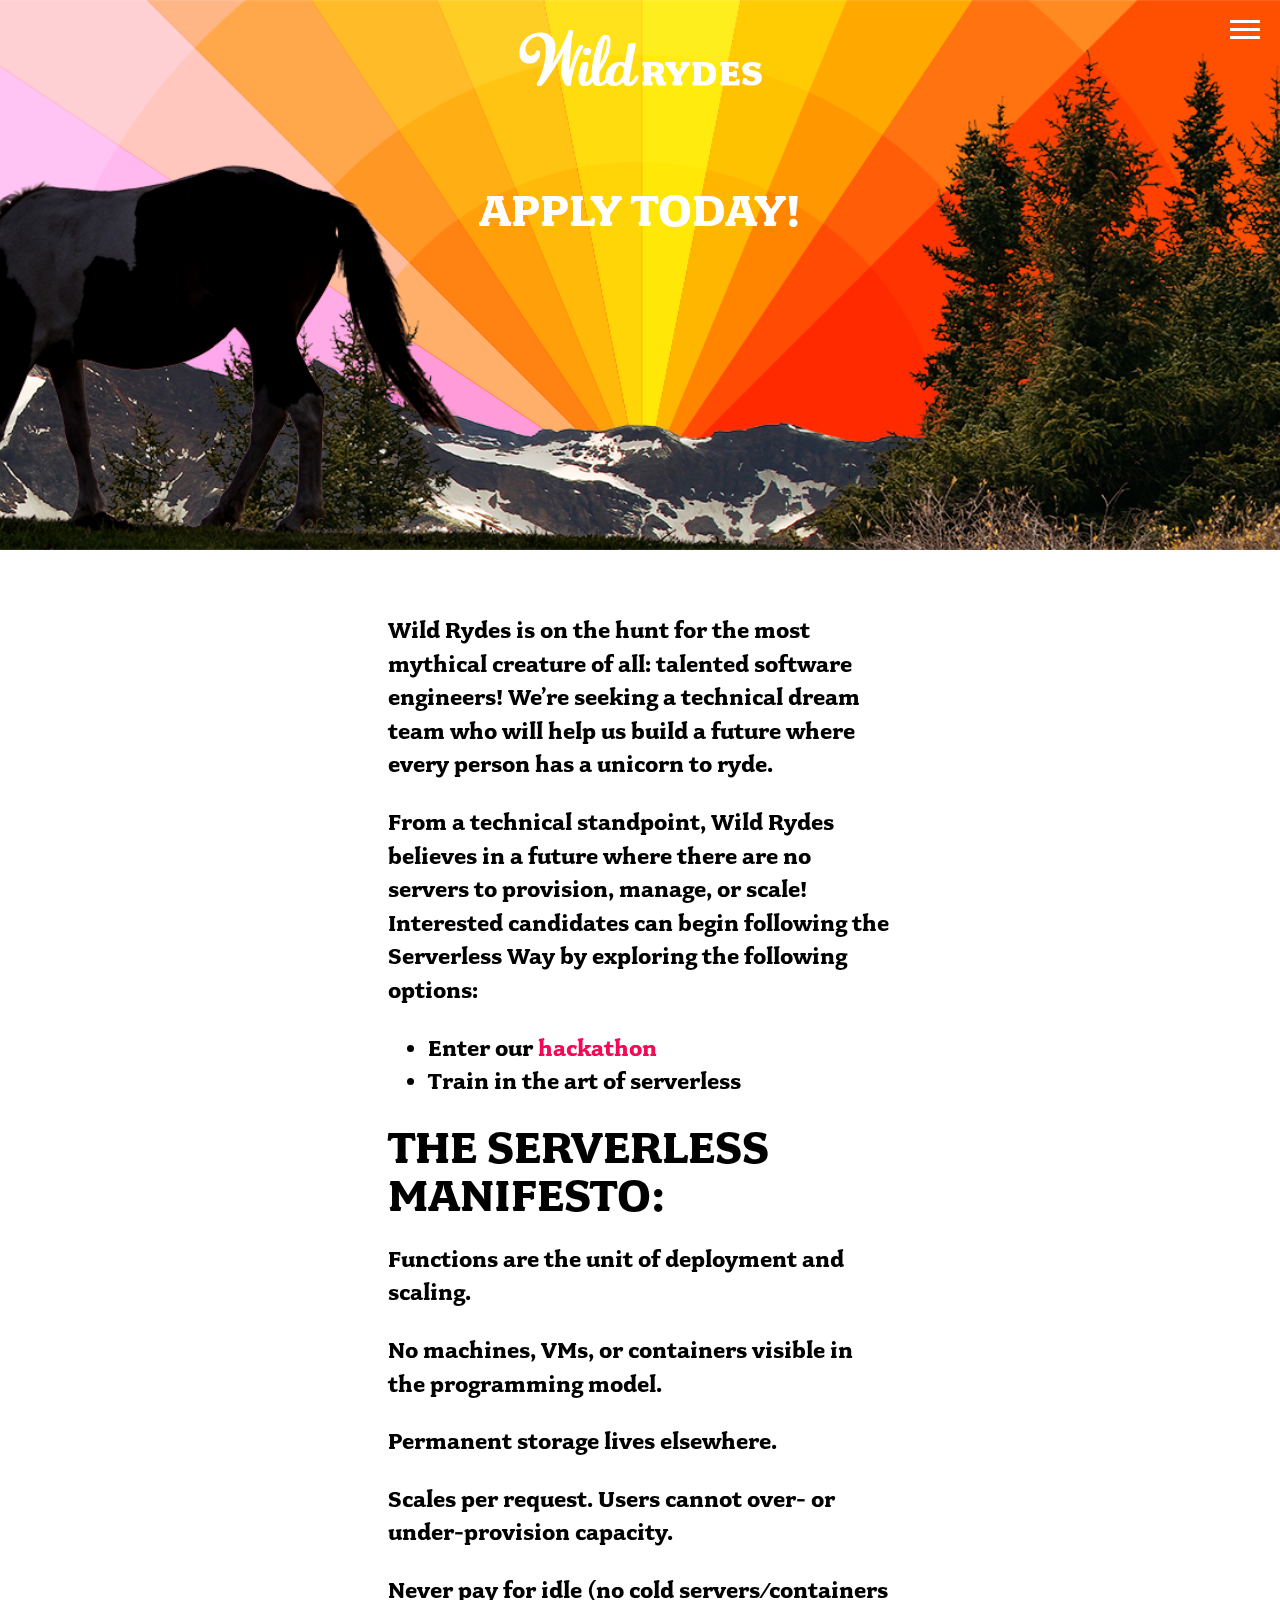
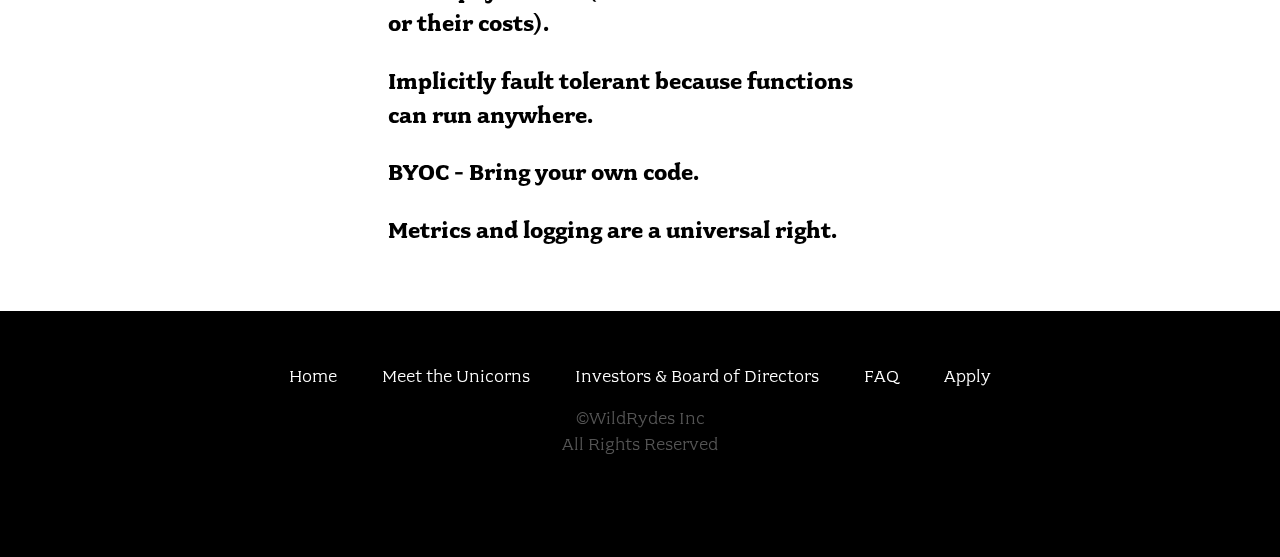
==== apply.html @ 69e9915b "Initial commit" ====
<!doctype html>
<html class="no-js" lang="">
<head>
  <meta charset="utf-8">
  <meta name="description" content="">
  <meta name="viewport" content="width=device-width, initial-scale=1">
  <title>Apply - Wild Rydes</title>

  <link rel="stylesheet" href="css/font.css">
  <link rel="stylesheet" href="css/main.css">

  <script src="js/vendor/modernizr.js"></script>
</head>
<body class="page-apply">

  <header class="site-header">
    <div class="site-logo">Wild Rydes</div>

    <div class="row column medium-8 large-6 xlarge-5 xxlarge-4">
      <h1 class="title">Apply Today!</h1>
    </div>

    <nav class="site-nav">
      <ul>
        <li><a href="index.html">Home</a></li>
        <li><a href="unicorns.html">Meet the Unicorns</a></li>
        <li><a href="investors.html">Investors & Board of Directors</a></li>
        <li><a href="faq.html">FAQ</a></li>
        <li><a href="apply.html">Apply</a></li>
      </ul>
    </nav>
    <button type="button" class="btn-menu"><span>Menu</span></button>
  </header>

  <section class="content">
    <div class="row column medium-10 large-7 xlarge-5">
      <p>Wild Rydes is on the hunt for the most mythical creature of all: talented software engineers! We’re seeking a technical dream team who will help us build a future where every person has a unicorn to ryde.</p>
      <p>From a technical standpoint, Wild Rydes believes in a future where there are no servers to provision, manage, or scale! Interested candidates can begin following the Serverless Way by exploring the following options:</p>
      <ul>
        <li>Enter our <a href="http://awschatbot.devpost.com" target="_blank">hackathon</a></li>
        <li>Train in the art of serverless</li>
      </ul>

      <h2>The Serverless Manifesto:</h2>
      <p>Functions are the unit of deployment and scaling.</p>
      <p>No machines, VMs, or containers visible in the programming model.</p>
      <p>Permanent storage lives elsewhere.</p>
      <p>Scales per request. Users cannot over- or under-provision capacity.</p>
      <p>Never pay for idle (no cold servers/containers or their costs).</p>
      <p>Implicitly fault tolerant because functions can run anywhere.</p>
      <p>BYOC - Bring your own code.</p>
      <p>Metrics and logging are a universal right.</p>
    </div>
  </section>

  <footer class="site-footer">
    <div class="row column">
      <nav class="footer-nav">
        <ul>
          <li><a href="index.html">Home</a></li>
          <li><a href="unicorns.html">Meet the Unicorns</a></li>
          <li><a href="investors.html">Investors & Board of Directors</a></li>
          <li><a href="faq.html">FAQ</a></li>
          <li><a href="apply.html">Apply</a></li>
        </ul>
      </nav>
    </div>

    <div class="row column">
      <div class="footer-legal">
        &copy;WildRydes Inc<br>
        All Rights Reserved
      </div>
    </div>
  </footer>

  <script src="js/vendor.js"></script>

  <script src="js/main.js"></script>
</body>
</html>
---- css/font.css ----
@font-face {
    font-family: "fairplex-wide";
    font-style: normal;
    font-weight: 400;
    src: url("../fonts/fairplex-wide-n4.woff") format("woff2");
}
@font-face {
    font-family: "fairplex-wide";
    font-style: normal;
    font-weight: 700;
    src: url("../fonts/fairplex-wide-n7.woff") format("woff2");
}
---- css/main.css ----
/*! normalize.css v4.2.0 | MIT License | github.com/necolas/normalize.css */html{font-family:sans-serif;line-height:1.15;-ms-text-size-adjust:100%;-webkit-text-size-adjust:100%}body{margin:0}article,aside,footer,header,nav,section{display:block}h1{font-size:2em;margin:.67em 0}figcaption,figure,main{display:block}figure{margin:1em 40px}hr{box-sizing:content-box;height:0;overflow:visible}pre{font-family:monospace,monospace;font-size:1em}a{background-color:transparent;-webkit-text-decoration-skip:objects}a:active,a:hover{outline-width:0}abbr[title]{border-bottom:none;text-decoration:underline;text-decoration:underline dotted}b,strong{font-weight:inherit;font-weight:bolder}code,kbd,samp{font-family:monospace,monospace;font-size:1em}dfn{font-style:italic}mark{background-color:#ff0;color:#000}small{font-size:80%}sub,sup{font-size:75%;line-height:0;position:relative;vertical-align:baseline}sub{bottom:-.25em}sup{top:-.5em}audio,video{display:inline-block}audio:not([controls]){display:none;height:0}img{border-style:none}svg:not(:root){overflow:hidden}button,input,optgroup,select,textarea{font:inherit;margin:0}optgroup{font-weight:700}button,input{overflow:visible}button,select{text-transform:none}[type=reset],[type=submit],button,html [type=button]{-webkit-appearance:button;cursor:pointer}[type=button]::-moz-focus-inner,[type=reset]::-moz-focus-inner,[type=submit]::-moz-focus-inner,button::-moz-focus-inner{border-style:none;padding:0}[type=button]:-moz-focusring,[type=reset]:-moz-focusring,[type=submit]:-moz-focusring,button:-moz-focusring{outline:1px dotted ButtonText}fieldset{border:1px solid silver;margin:0 2px;padding:.35em .625em .75em}legend{box-sizing:border-box;color:inherit;display:table;max-width:100%;padding:0;white-space:normal}progress{display:inline-block;vertical-align:baseline}textarea{overflow:auto}[type=checkbox],[type=radio]{box-sizing:border-box;padding:0}[type=number]::-webkit-inner-spin-button,[type=number]::-webkit-outer-spin-button{height:auto}[type=search]{-webkit-appearance:textfield;outline-offset:-2px}[type=search]::-webkit-search-cancel-button,[type=search]::-webkit-search-decoration{-webkit-appearance:none}::-webkit-file-upload-button{-webkit-appearance:button;font:inherit}details,menu{display:block}summary{display:list-item}canvas{display:inline-block}[hidden],template{display:none}.row{max-width:96.875rem;margin-left:auto;margin-right:auto}.row:after,.row:before{content:' ';display:table}.row:after{clear:both}.row.collapse>.column,.row.collapse>.columns{padding-left:0;padding-right:0}.row .row{max-width:none;margin-left:-.625rem;margin-right:-.625rem}@media screen and (min-width:40em){.row .row{margin-left:-.9375rem;margin-right:-.9375rem}}.row .row.collapse{margin-left:0;margin-right:0}.row.expanded{max-width:none}.row.expanded .row{margin-left:auto;margin-right:auto}.column,.columns{width:100%;float:left;padding-left:.625rem;padding-right:.625rem}@media screen and (min-width:40em){.column,.columns{padding-left:.9375rem;padding-right:.9375rem}}.column:last-child:not(:first-child),.columns:last-child:not(:first-child){float:right}.column.end:last-child:last-child,.end.columns:last-child:last-child{float:left}.column.row.row,.row.row.columns{float:none}.row .column.row.row,.row .row.row.columns{padding-left:0;padding-right:0;margin-left:0;margin-right:0}.small-1{width:8.3333333333%}.small-push-1{position:relative;left:8.3333333333%}.small-pull-1{position:relative;left:-8.3333333333%}.small-offset-0{margin-left:0}.small-2{width:16.6666666667%}.small-push-2{position:relative;left:16.6666666667%}.small-pull-2{position:relative;left:-16.6666666667%}.small-offset-1{margin-left:8.3333333333%}.small-3{width:25%}.small-push-3{position:relative;left:25%}.small-pull-3{position:relative;left:-25%}.small-offset-2{margin-left:16.6666666667%}.small-4{width:33.3333333333%}.small-push-4{position:relative;left:33.3333333333%}.small-pull-4{position:relative;left:-33.3333333333%}.small-offset-3{margin-left:25%}.small-5{width:41.6666666667%}.small-push-5{position:relative;left:41.6666666667%}.small-pull-5{position:relative;left:-41.6666666667%}.small-offset-4{margin-left:33.3333333333%}.small-6{width:50%}.small-push-6{position:relative;left:50%}.small-pull-6{position:relative;left:-50%}.small-offset-5{margin-left:41.6666666667%}.small-7{width:58.3333333333%}.small-push-7{position:relative;left:58.3333333333%}.small-pull-7{position:relative;left:-58.3333333333%}.small-offset-6{margin-left:50%}.small-8{width:66.6666666667%}.small-push-8{position:relative;left:66.6666666667%}.small-pull-8{position:relative;left:-66.6666666667%}.small-offset-7{margin-left:58.3333333333%}.small-9{width:75%}.small-push-9{position:relative;left:75%}.small-pull-9{position:relative;left:-75%}.small-offset-8{margin-left:66.6666666667%}.small-10{width:83.3333333333%}.small-push-10{position:relative;left:83.3333333333%}.small-pull-10{position:relative;left:-83.3333333333%}.small-offset-9{margin-left:75%}.small-11{width:91.6666666667%}.small-push-11{position:relative;left:91.6666666667%}.small-pull-11{position:relative;left:-91.6666666667%}.small-offset-10{margin-left:83.3333333333%}.small-12{width:100%}.small-offset-11{margin-left:91.6666666667%}.small-up-1>.column,.small-up-1>.columns{width:100%;float:left}.small-up-1>.column:nth-of-type(1n),.small-up-1>.columns:nth-of-type(1n){clear:none}.small-up-1>.column:nth-of-type(1n+1),.small-up-1>.columns:nth-of-type(1n+1){clear:both}.small-up-1>.column:last-child,.small-up-1>.columns:last-child{float:left}.small-up-2>.column,.small-up-2>.columns{width:50%;float:left}.small-up-2>.column:nth-of-type(1n),.small-up-2>.columns:nth-of-type(1n){clear:none}.small-up-2>.column:nth-of-type(2n+1),.small-up-2>.columns:nth-of-type(2n+1){clear:both}.small-up-2>.column:last-child,.small-up-2>.columns:last-child{float:left}.small-up-3>.column,.small-up-3>.columns{width:33.3333333333%;float:left}.small-up-3>.column:nth-of-type(1n),.small-up-3>.columns:nth-of-type(1n){clear:none}.small-up-3>.column:nth-of-type(3n+1),.small-up-3>.columns:nth-of-type(3n+1){clear:both}.small-up-3>.column:last-child,.small-up-3>.columns:last-child{float:left}.small-up-4>.column,.small-up-4>.columns{width:25%;float:left}.small-up-4>.column:nth-of-type(1n),.small-up-4>.columns:nth-of-type(1n){clear:none}.small-up-4>.column:nth-of-type(4n+1),.small-up-4>.columns:nth-of-type(4n+1){clear:both}.small-up-4>.column:last-child,.small-up-4>.columns:last-child{float:left}.small-up-5>.column,.small-up-5>.columns{width:20%;float:left}.small-up-5>.column:nth-of-type(1n),.small-up-5>.columns:nth-of-type(1n){clear:none}.small-up-5>.column:nth-of-type(5n+1),.small-up-5>.columns:nth-of-type(5n+1){clear:both}.small-up-5>.column:last-child,.small-up-5>.columns:last-child{float:left}.small-up-6>.column,.small-up-6>.columns{width:16.6666666667%;float:left}.small-up-6>.column:nth-of-type(1n),.small-up-6>.columns:nth-of-type(1n){clear:none}.small-up-6>.column:nth-of-type(6n+1),.small-up-6>.columns:nth-of-type(6n+1){clear:both}.small-up-6>.column:last-child,.small-up-6>.columns:last-child{float:left}.small-up-7>.column,.small-up-7>.columns{width:14.2857142857%;float:left}.small-up-7>.column:nth-of-type(1n),.small-up-7>.columns:nth-of-type(1n){clear:none}.small-up-7>.column:nth-of-type(7n+1),.small-up-7>.columns:nth-of-type(7n+1){clear:both}.small-up-7>.column:last-child,.small-up-7>.columns:last-child{float:left}.small-up-8>.column,.small-up-8>.columns{width:12.5%;float:left}.small-up-8>.column:nth-of-type(1n),.small-up-8>.columns:nth-of-type(1n){clear:none}.small-up-8>.column:nth-of-type(8n+1),.small-up-8>.columns:nth-of-type(8n+1){clear:both}.small-up-8>.column:last-child,.small-up-8>.columns:last-child{float:left}.small-collapse>.column,.small-collapse>.columns{padding-left:0;padding-right:0}.expanded.row .small-collapse.row,.small-collapse .row{margin-left:0;margin-right:0}.small-uncollapse>.column,.small-uncollapse>.columns{padding-left:.625rem;padding-right:.625rem}.small-centered{float:none;margin-left:auto;margin-right:auto}.small-pull-0,.small-push-0,.small-uncentered{position:static;margin-left:0;margin-right:0;float:left}@media screen and (min-width:40em){.medium-1{width:8.3333333333%}.medium-push-1{position:relative;left:8.3333333333%}.medium-pull-1{position:relative;left:-8.3333333333%}.medium-offset-0{margin-left:0}.medium-2{width:16.6666666667%}.medium-push-2{position:relative;left:16.6666666667%}.medium-pull-2{position:relative;left:-16.6666666667%}.medium-offset-1{margin-left:8.3333333333%}.medium-3{width:25%}.medium-push-3{position:relative;left:25%}.medium-pull-3{position:relative;left:-25%}.medium-offset-2{margin-left:16.6666666667%}.medium-4{width:33.3333333333%}.medium-push-4{position:relative;left:33.3333333333%}.medium-pull-4{position:relative;left:-33.3333333333%}.medium-offset-3{margin-left:25%}.medium-5{width:41.6666666667%}.medium-push-5{position:relative;left:41.6666666667%}.medium-pull-5{position:relative;left:-41.6666666667%}.medium-offset-4{margin-left:33.3333333333%}.medium-6{width:50%}.medium-push-6{position:relative;left:50%}.medium-pull-6{position:relative;left:-50%}.medium-offset-5{margin-left:41.6666666667%}.medium-7{width:58.3333333333%}.medium-push-7{position:relative;left:58.3333333333%}.medium-pull-7{position:relative;left:-58.3333333333%}.medium-offset-6{margin-left:50%}.medium-8{width:66.6666666667%}.medium-push-8{position:relative;left:66.6666666667%}.medium-pull-8{position:relative;left:-66.6666666667%}.medium-offset-7{margin-left:58.3333333333%}.medium-9{width:75%}.medium-push-9{position:relative;left:75%}.medium-pull-9{position:relative;left:-75%}.medium-offset-8{margin-left:66.6666666667%}.medium-10{width:83.3333333333%}.medium-push-10{position:relative;left:83.3333333333%}.medium-pull-10{position:relative;left:-83.3333333333%}.medium-offset-9{margin-left:75%}.medium-11{width:91.6666666667%}.medium-push-11{position:relative;left:91.6666666667%}.medium-pull-11{position:relative;left:-91.6666666667%}.medium-offset-10{margin-left:83.3333333333%}.medium-12{width:100%}.medium-offset-11{margin-left:91.6666666667%}.medium-up-1>.column,.medium-up-1>.columns{width:100%;float:left}.medium-up-1>.column:nth-of-type(1n),.medium-up-1>.columns:nth-of-type(1n){clear:none}.medium-up-1>.column:nth-of-type(1n+1),.medium-up-1>.columns:nth-of-type(1n+1){clear:both}.medium-up-1>.column:last-child,.medium-up-1>.columns:last-child{float:left}.medium-up-2>.column,.medium-up-2>.columns{width:50%;float:left}.medium-up-2>.column:nth-of-type(1n),.medium-up-2>.columns:nth-of-type(1n){clear:none}.medium-up-2>.column:nth-of-type(2n+1),.medium-up-2>.columns:nth-of-type(2n+1){clear:both}.medium-up-2>.column:last-child,.medium-up-2>.columns:last-child{float:left}.medium-up-3>.column,.medium-up-3>.columns{width:33.3333333333%;float:left}.medium-up-3>.column:nth-of-type(1n),.medium-up-3>.columns:nth-of-type(1n){clear:none}.medium-up-3>.column:nth-of-type(3n+1),.medium-up-3>.columns:nth-of-type(3n+1){clear:both}.medium-up-3>.column:last-child,.medium-up-3>.columns:last-child{float:left}.medium-up-4>.column,.medium-up-4>.columns{width:25%;float:left}.medium-up-4>.column:nth-of-type(1n),.medium-up-4>.columns:nth-of-type(1n){clear:none}.medium-up-4>.column:nth-of-type(4n+1),.medium-up-4>.columns:nth-of-type(4n+1){clear:both}.medium-up-4>.column:last-child,.medium-up-4>.columns:last-child{float:left}.medium-up-5>.column,.medium-up-5>.columns{width:20%;float:left}.medium-up-5>.column:nth-of-type(1n),.medium-up-5>.columns:nth-of-type(1n){clear:none}.medium-up-5>.column:nth-of-type(5n+1),.medium-up-5>.columns:nth-of-type(5n+1){clear:both}.medium-up-5>.column:last-child,.medium-up-5>.columns:last-child{float:left}.medium-up-6>.column,.medium-up-6>.columns{width:16.6666666667%;float:left}.medium-up-6>.column:nth-of-type(1n),.medium-up-6>.columns:nth-of-type(1n){clear:none}.medium-up-6>.column:nth-of-type(6n+1),.medium-up-6>.columns:nth-of-type(6n+1){clear:both}.medium-up-6>.column:last-child,.medium-up-6>.columns:last-child{float:left}.medium-up-7>.column,.medium-up-7>.columns{width:14.2857142857%;float:left}.medium-up-7>.column:nth-of-type(1n),.medium-up-7>.columns:nth-of-type(1n){clear:none}.medium-up-7>.column:nth-of-type(7n+1),.medium-up-7>.columns:nth-of-type(7n+1){clear:both}.medium-up-7>.column:last-child,.medium-up-7>.columns:last-child{float:left}.medium-up-8>.column,.medium-up-8>.columns{width:12.5%;float:left}.medium-up-8>.column:nth-of-type(1n),.medium-up-8>.columns:nth-of-type(1n){clear:none}.medium-up-8>.column:nth-of-type(8n+1),.medium-up-8>.columns:nth-of-type(8n+1){clear:both}.medium-up-8>.column:last-child,.medium-up-8>.columns:last-child{float:left}.medium-collapse>.column,.medium-collapse>.columns{padding-left:0;padding-right:0}.expanded.row .medium-collapse.row,.medium-collapse .row{margin-left:0;margin-right:0}.medium-uncollapse>.column,.medium-uncollapse>.columns{padding-left:.9375rem;padding-right:.9375rem}.medium-centered{float:none;margin-left:auto;margin-right:auto}.medium-pull-0,.medium-push-0,.medium-uncentered{position:static;margin-left:0;margin-right:0;float:left}}@media screen and (min-width:64em){.large-1{width:8.3333333333%}.large-push-1{position:relative;left:8.3333333333%}.large-pull-1{position:relative;left:-8.3333333333%}.large-offset-0{margin-left:0}.large-2{width:16.6666666667%}.large-push-2{position:relative;left:16.6666666667%}.large-pull-2{position:relative;left:-16.6666666667%}.large-offset-1{margin-left:8.3333333333%}.large-3{width:25%}.large-push-3{position:relative;left:25%}.large-pull-3{position:relative;left:-25%}.large-offset-2{margin-left:16.6666666667%}.large-4{width:33.3333333333%}.large-push-4{position:relative;left:33.3333333333%}.large-pull-4{position:relative;left:-33.3333333333%}.large-offset-3{margin-left:25%}.large-5{width:41.6666666667%}.large-push-5{position:relative;left:41.6666666667%}.large-pull-5{position:relative;left:-41.6666666667%}.large-offset-4{margin-left:33.3333333333%}.large-6{width:50%}.large-push-6{position:relative;left:50%}.large-pull-6{position:relative;left:-50%}.large-offset-5{margin-left:41.6666666667%}.large-7{width:58.3333333333%}.large-push-7{position:relative;left:58.3333333333%}.large-pull-7{position:relative;left:-58.3333333333%}.large-offset-6{margin-left:50%}.large-8{width:66.6666666667%}.large-push-8{position:relative;left:66.6666666667%}.large-pull-8{position:relative;left:-66.6666666667%}.large-offset-7{margin-left:58.3333333333%}.large-9{width:75%}.large-push-9{position:relative;left:75%}.large-pull-9{position:relative;left:-75%}.large-offset-8{margin-left:66.6666666667%}.large-10{width:83.3333333333%}.large-push-10{position:relative;left:83.3333333333%}.large-pull-10{position:relative;left:-83.3333333333%}.large-offset-9{margin-left:75%}.large-11{width:91.6666666667%}.large-push-11{position:relative;left:91.6666666667%}.large-pull-11{position:relative;left:-91.6666666667%}.large-offset-10{margin-left:83.3333333333%}.large-12{width:100%}.large-offset-11{margin-left:91.6666666667%}.large-up-1>.column,.large-up-1>.columns{width:100%;float:left}.large-up-1>.column:nth-of-type(1n),.large-up-1>.columns:nth-of-type(1n){clear:none}.large-up-1>.column:nth-of-type(1n+1),.large-up-1>.columns:nth-of-type(1n+1){clear:both}.large-up-1>.column:last-child,.large-up-1>.columns:last-child{float:left}.large-up-2>.column,.large-up-2>.columns{width:50%;float:left}.large-up-2>.column:nth-of-type(1n),.large-up-2>.columns:nth-of-type(1n){clear:none}.large-up-2>.column:nth-of-type(2n+1),.large-up-2>.columns:nth-of-type(2n+1){clear:both}.large-up-2>.column:last-child,.large-up-2>.columns:last-child{float:left}.large-up-3>.column,.large-up-3>.columns{width:33.3333333333%;float:left}.large-up-3>.column:nth-of-type(1n),.large-up-3>.columns:nth-of-type(1n){clear:none}.large-up-3>.column:nth-of-type(3n+1),.large-up-3>.columns:nth-of-type(3n+1){clear:both}.large-up-3>.column:last-child,.large-up-3>.columns:last-child{float:left}.large-up-4>.column,.large-up-4>.columns{width:25%;float:left}.large-up-4>.column:nth-of-type(1n),.large-up-4>.columns:nth-of-type(1n){clear:none}.large-up-4>.column:nth-of-type(4n+1),.large-up-4>.columns:nth-of-type(4n+1){clear:both}.large-up-4>.column:last-child,.large-up-4>.columns:last-child{float:left}.large-up-5>.column,.large-up-5>.columns{width:20%;float:left}.large-up-5>.column:nth-of-type(1n),.large-up-5>.columns:nth-of-type(1n){clear:none}.large-up-5>.column:nth-of-type(5n+1),.large-up-5>.columns:nth-of-type(5n+1){clear:both}.large-up-5>.column:last-child,.large-up-5>.columns:last-child{float:left}.large-up-6>.column,.large-up-6>.columns{width:16.6666666667%;float:left}.large-up-6>.column:nth-of-type(1n),.large-up-6>.columns:nth-of-type(1n){clear:none}.large-up-6>.column:nth-of-type(6n+1),.large-up-6>.columns:nth-of-type(6n+1){clear:both}.large-up-6>.column:last-child,.large-up-6>.columns:last-child{float:left}.large-up-7>.column,.large-up-7>.columns{width:14.2857142857%;float:left}.large-up-7>.column:nth-of-type(1n),.large-up-7>.columns:nth-of-type(1n){clear:none}.large-up-7>.column:nth-of-type(7n+1),.large-up-7>.columns:nth-of-type(7n+1){clear:both}.large-up-7>.column:last-child,.large-up-7>.columns:last-child{float:left}.large-up-8>.column,.large-up-8>.columns{width:12.5%;float:left}.large-up-8>.column:nth-of-type(1n),.large-up-8>.columns:nth-of-type(1n){clear:none}.large-up-8>.column:nth-of-type(8n+1),.large-up-8>.columns:nth-of-type(8n+1){clear:both}.large-up-8>.column:last-child,.large-up-8>.columns:last-child{float:left}.large-collapse>.column,.large-collapse>.columns{padding-left:0;padding-right:0}.expanded.row .large-collapse.row,.large-collapse .row{margin-left:0;margin-right:0}.large-uncollapse>.column,.large-uncollapse>.columns{padding-left:.9375rem;padding-right:.9375rem}.large-centered{float:none;margin-left:auto;margin-right:auto}.large-pull-0,.large-push-0,.large-uncentered{position:static;margin-left:0;margin-right:0;float:left}}@media screen and (min-width:75em){.xlarge-1{width:8.3333333333%}.xlarge-push-1{position:relative;left:8.3333333333%}.xlarge-pull-1{position:relative;left:-8.3333333333%}.xlarge-offset-0{margin-left:0}.xlarge-2{width:16.6666666667%}.xlarge-push-2{position:relative;left:16.6666666667%}.xlarge-pull-2{position:relative;left:-16.6666666667%}.xlarge-offset-1{margin-left:8.3333333333%}.xlarge-3{width:25%}.xlarge-push-3{position:relative;left:25%}.xlarge-pull-3{position:relative;left:-25%}.xlarge-offset-2{margin-left:16.6666666667%}.xlarge-4{width:33.3333333333%}.xlarge-push-4{position:relative;left:33.3333333333%}.xlarge-pull-4{position:relative;left:-33.3333333333%}.xlarge-offset-3{margin-left:25%}.xlarge-5{width:41.6666666667%}.xlarge-push-5{position:relative;left:41.6666666667%}.xlarge-pull-5{position:relative;left:-41.6666666667%}.xlarge-offset-4{margin-left:33.3333333333%}.xlarge-6{width:50%}.xlarge-push-6{position:relative;left:50%}.xlarge-pull-6{position:relative;left:-50%}.xlarge-offset-5{margin-left:41.6666666667%}.xlarge-7{width:58.3333333333%}.xlarge-push-7{position:relative;left:58.3333333333%}.xlarge-pull-7{position:relative;left:-58.3333333333%}.xlarge-offset-6{margin-left:50%}.xlarge-8{width:66.6666666667%}.xlarge-push-8{position:relative;left:66.6666666667%}.xlarge-pull-8{position:relative;left:-66.6666666667%}.xlarge-offset-7{margin-left:58.3333333333%}.xlarge-9{width:75%}.xlarge-push-9{position:relative;left:75%}.xlarge-pull-9{position:relative;left:-75%}.xlarge-offset-8{margin-left:66.6666666667%}.xlarge-10{width:83.3333333333%}.xlarge-push-10{position:relative;left:83.3333333333%}.xlarge-pull-10{position:relative;left:-83.3333333333%}.xlarge-offset-9{margin-left:75%}.xlarge-11{width:91.6666666667%}.xlarge-push-11{position:relative;left:91.6666666667%}.xlarge-pull-11{position:relative;left:-91.6666666667%}.xlarge-offset-10{margin-left:83.3333333333%}.xlarge-12{width:100%}.xlarge-offset-11{margin-left:91.6666666667%}.xlarge-up-1>.column,.xlarge-up-1>.columns{width:100%;float:left}.xlarge-up-1>.column:nth-of-type(1n),.xlarge-up-1>.columns:nth-of-type(1n){clear:none}.xlarge-up-1>.column:nth-of-type(1n+1),.xlarge-up-1>.columns:nth-of-type(1n+1){clear:both}.xlarge-up-1>.column:last-child,.xlarge-up-1>.columns:last-child{float:left}.xlarge-up-2>.column,.xlarge-up-2>.columns{width:50%;float:left}.xlarge-up-2>.column:nth-of-type(1n),.xlarge-up-2>.columns:nth-of-type(1n){clear:none}.xlarge-up-2>.column:nth-of-type(2n+1),.xlarge-up-2>.columns:nth-of-type(2n+1){clear:both}.xlarge-up-2>.column:last-child,.xlarge-up-2>.columns:last-child{float:left}.xlarge-up-3>.column,.xlarge-up-3>.columns{width:33.3333333333%;float:left}.xlarge-up-3>.column:nth-of-type(1n),.xlarge-up-3>.columns:nth-of-type(1n){clear:none}.xlarge-up-3>.column:nth-of-type(3n+1),.xlarge-up-3>.columns:nth-of-type(3n+1){clear:both}.xlarge-up-3>.column:last-child,.xlarge-up-3>.columns:last-child{float:left}.xlarge-up-4>.column,.xlarge-up-4>.columns{width:25%;float:left}.xlarge-up-4>.column:nth-of-type(1n),.xlarge-up-4>.columns:nth-of-type(1n){clear:none}.xlarge-up-4>.column:nth-of-type(4n+1),.xlarge-up-4>.columns:nth-of-type(4n+1){clear:both}.xlarge-up-4>.column:last-child,.xlarge-up-4>.columns:last-child{float:left}.xlarge-up-5>.column,.xlarge-up-5>.columns{width:20%;float:left}.xlarge-up-5>.column:nth-of-type(1n),.xlarge-up-5>.columns:nth-of-type(1n){clear:none}.xlarge-up-5>.column:nth-of-type(5n+1),.xlarge-up-5>.columns:nth-of-type(5n+1){clear:both}.xlarge-up-5>.column:last-child,.xlarge-up-5>.columns:last-child{float:left}.xlarge-up-6>.column,.xlarge-up-6>.columns{width:16.6666666667%;float:left}.xlarge-up-6>.column:nth-of-type(1n),.xlarge-up-6>.columns:nth-of-type(1n){clear:none}.xlarge-up-6>.column:nth-of-type(6n+1),.xlarge-up-6>.columns:nth-of-type(6n+1){clear:both}.xlarge-up-6>.column:last-child,.xlarge-up-6>.columns:last-child{float:left}.xlarge-up-7>.column,.xlarge-up-7>.columns{width:14.2857142857%;float:left}.xlarge-up-7>.column:nth-of-type(1n),.xlarge-up-7>.columns:nth-of-type(1n){clear:none}.xlarge-up-7>.column:nth-of-type(7n+1),.xlarge-up-7>.columns:nth-of-type(7n+1){clear:both}.xlarge-up-7>.column:last-child,.xlarge-up-7>.columns:last-child{float:left}.xlarge-up-8>.column,.xlarge-up-8>.columns{width:12.5%;float:left}.xlarge-up-8>.column:nth-of-type(1n),.xlarge-up-8>.columns:nth-of-type(1n){clear:none}.xlarge-up-8>.column:nth-of-type(8n+1),.xlarge-up-8>.columns:nth-of-type(8n+1){clear:both}.xlarge-up-8>.column:last-child,.xlarge-up-8>.columns:last-child{float:left}.xlarge-collapse>.column,.xlarge-collapse>.columns{padding-left:0;padding-right:0}.expanded.row .xlarge-collapse.row,.xlarge-collapse .row{margin-left:0;margin-right:0}.xlarge-uncollapse>.column,.xlarge-uncollapse>.columns{padding-left:.9375rem;padding-right:.9375rem}.xlarge-centered{float:none;margin-left:auto;margin-right:auto}.xlarge-pull-0,.xlarge-push-0,.xlarge-uncentered{position:static;margin-left:0;margin-right:0;float:left}}@media screen and (min-width:90em){.xxlarge-1{width:8.3333333333%}.xxlarge-push-1{position:relative;left:8.3333333333%}.xxlarge-pull-1{position:relative;left:-8.3333333333%}.xxlarge-offset-0{margin-left:0}.xxlarge-2{width:16.6666666667%}.xxlarge-push-2{position:relative;left:16.6666666667%}.xxlarge-pull-2{position:relative;left:-16.6666666667%}.xxlarge-offset-1{margin-left:8.3333333333%}.xxlarge-3{width:25%}.xxlarge-push-3{position:relative;left:25%}.xxlarge-pull-3{position:relative;left:-25%}.xxlarge-offset-2{margin-left:16.6666666667%}.xxlarge-4{width:33.3333333333%}.xxlarge-push-4{position:relative;left:33.3333333333%}.xxlarge-pull-4{position:relative;left:-33.3333333333%}.xxlarge-offset-3{margin-left:25%}.xxlarge-5{width:41.6666666667%}.xxlarge-push-5{position:relative;left:41.6666666667%}.xxlarge-pull-5{position:relative;left:-41.6666666667%}.xxlarge-offset-4{margin-left:33.3333333333%}.xxlarge-6{width:50%}.xxlarge-push-6{position:relative;left:50%}.xxlarge-pull-6{position:relative;left:-50%}.xxlarge-offset-5{margin-left:41.6666666667%}.xxlarge-7{width:58.3333333333%}.xxlarge-push-7{position:relative;left:58.3333333333%}.xxlarge-pull-7{position:relative;left:-58.3333333333%}.xxlarge-offset-6{margin-left:50%}.xxlarge-8{width:66.6666666667%}.xxlarge-push-8{position:relative;left:66.6666666667%}.xxlarge-pull-8{position:relative;left:-66.6666666667%}.xxlarge-offset-7{margin-left:58.3333333333%}.xxlarge-9{width:75%}.xxlarge-push-9{position:relative;left:75%}.xxlarge-pull-9{position:relative;left:-75%}.xxlarge-offset-8{margin-left:66.6666666667%}.xxlarge-10{width:83.3333333333%}.xxlarge-push-10{position:relative;left:83.3333333333%}.xxlarge-pull-10{position:relative;left:-83.3333333333%}.xxlarge-offset-9{margin-left:75%}.xxlarge-11{width:91.6666666667%}.xxlarge-push-11{position:relative;left:91.6666666667%}.xxlarge-pull-11{position:relative;left:-91.6666666667%}.xxlarge-offset-10{margin-left:83.3333333333%}.xxlarge-12{width:100%}.xxlarge-offset-11{margin-left:91.6666666667%}.xxlarge-up-1>.column,.xxlarge-up-1>.columns{width:100%;float:left}.xxlarge-up-1>.column:nth-of-type(1n),.xxlarge-up-1>.columns:nth-of-type(1n){clear:none}.xxlarge-up-1>.column:nth-of-type(1n+1),.xxlarge-up-1>.columns:nth-of-type(1n+1){clear:both}.xxlarge-up-1>.column:last-child,.xxlarge-up-1>.columns:last-child{float:left}.xxlarge-up-2>.column,.xxlarge-up-2>.columns{width:50%;float:left}.xxlarge-up-2>.column:nth-of-type(1n),.xxlarge-up-2>.columns:nth-of-type(1n){clear:none}.xxlarge-up-2>.column:nth-of-type(2n+1),.xxlarge-up-2>.columns:nth-of-type(2n+1){clear:both}.xxlarge-up-2>.column:last-child,.xxlarge-up-2>.columns:last-child{float:left}.xxlarge-up-3>.column,.xxlarge-up-3>.columns{width:33.3333333333%;float:left}.xxlarge-up-3>.column:nth-of-type(1n),.xxlarge-up-3>.columns:nth-of-type(1n){clear:none}.xxlarge-up-3>.column:nth-of-type(3n+1),.xxlarge-up-3>.columns:nth-of-type(3n+1){clear:both}.xxlarge-up-3>.column:last-child,.xxlarge-up-3>.columns:last-child{float:left}.xxlarge-up-4>.column,.xxlarge-up-4>.columns{width:25%;float:left}.xxlarge-up-4>.column:nth-of-type(1n),.xxlarge-up-4>.columns:nth-of-type(1n){clear:none}.xxlarge-up-4>.column:nth-of-type(4n+1),.xxlarge-up-4>.columns:nth-of-type(4n+1){clear:both}.xxlarge-up-4>.column:last-child,.xxlarge-up-4>.columns:last-child{float:left}.xxlarge-up-5>.column,.xxlarge-up-5>.columns{width:20%;float:left}.xxlarge-up-5>.column:nth-of-type(1n),.xxlarge-up-5>.columns:nth-of-type(1n){clear:none}.xxlarge-up-5>.column:nth-of-type(5n+1),.xxlarge-up-5>.columns:nth-of-type(5n+1){clear:both}.xxlarge-up-5>.column:last-child,.xxlarge-up-5>.columns:last-child{float:left}.xxlarge-up-6>.column,.xxlarge-up-6>.columns{width:16.6666666667%;float:left}.xxlarge-up-6>.column:nth-of-type(1n),.xxlarge-up-6>.columns:nth-of-type(1n){clear:none}.xxlarge-up-6>.column:nth-of-type(6n+1),.xxlarge-up-6>.columns:nth-of-type(6n+1){clear:both}.xxlarge-up-6>.column:last-child,.xxlarge-up-6>.columns:last-child{float:left}.xxlarge-up-7>.column,.xxlarge-up-7>.columns{width:14.2857142857%;float:left}.xxlarge-up-7>.column:nth-of-type(1n),.xxlarge-up-7>.columns:nth-of-type(1n){clear:none}.xxlarge-up-7>.column:nth-of-type(7n+1),.xxlarge-up-7>.columns:nth-of-type(7n+1){clear:both}.xxlarge-up-7>.column:last-child,.xxlarge-up-7>.columns:last-child{float:left}.xxlarge-up-8>.column,.xxlarge-up-8>.columns{width:12.5%;float:left}.xxlarge-up-8>.column:nth-of-type(1n),.xxlarge-up-8>.columns:nth-of-type(1n){clear:none}.xxlarge-up-8>.column:nth-of-type(8n+1),.xxlarge-up-8>.columns:nth-of-type(8n+1){clear:both}.xxlarge-up-8>.column:last-child,.xxlarge-up-8>.columns:last-child{float:left}.xxlarge-collapse>.column,.xxlarge-collapse>.columns{padding-left:0;padding-right:0}.expanded.row .xxlarge-collapse.row,.xxlarge-collapse .row{margin-left:0;margin-right:0}.xxlarge-uncollapse>.column,.xxlarge-uncollapse>.columns{padding-left:.9375rem;padding-right:.9375rem}.xxlarge-centered{float:none;margin-left:auto;margin-right:auto}.xxlarge-pull-0,.xxlarge-push-0,.xxlarge-uncentered{position:static;margin-left:0;margin-right:0;float:left}}.footer-nav ul,.site-nav ul{margin:0;padding:0;list-style:none}*,:after,:before{box-sizing:border-box}html{line-height:1.4}html.menu-opened{overflow:hidden}body{font-family:fairplex-wide,serif;font-size:125%;-webkit-font-smoothing:antialiased;-moz-osx-font-smoothing:grayscale}h1,h2,h3,h4,h5{line-height:1;margin:0 0 .9375rem;text-transform:uppercase;font-size:1.5rem}@media screen and (min-width:40em){h1,h2,h3,h4,h5{font-size:2.25rem}}@media screen and (min-width:64em){h1,h2,h3,h4,h5{font-size:3rem}}::-webkit-input-placeholder{color:hsla(0,0%,100%,.4);font-style:italic}::-moz-placeholder{color:hsla(0,0%,100%,.4);font-style:italic}:-ms-input-placeholder{color:hsla(0,0%,100%,.4);font-style:italic}a{color:#f50856;text-decoration:none}img{max-width:100%}.content{font-style:italic}.site-nav{background:url(../images/star-pattern.png) 50% hsla(0,0%,100%,.2);-webkit-box-align:center;-ms-flex-align:center;align-items:center;display:-webkit-box;display:-ms-flexbox;display:flex;-webkit-box-pack:center;-ms-flex-pack:center;justify-content:center;text-align:center;position:fixed;top:0;left:0;opacity:0;height:100vh;width:100%;z-index:-1;-webkit-transition:all .2s ease-in-out;transition:all .2s ease-in-out}.menu-opened .site-nav{opacity:1;z-index:100}.site-nav li{margin:.9375rem 0}.site-nav a{color:#000;font-weight:700}.site-nav a:hover{color:#f50856}@media screen and (min-width:40em){.site-nav a{font-size:2.5rem}}@media screen and (min-width:64em){.site-nav a{font-size:3.125rem}}.btn-menu{background:none;width:30px;height:19px;-webkit-appearance:none;-moz-appearance:none;appearance:none;border:none;cursor:pointer;outline:none;position:absolute;padding:0;right:1.25rem;top:1.25rem;z-index:200;text-indent:-999em}.btn-menu span,.btn-menu span:after,.btn-menu span:before{cursor:pointer;width:30px;height:3px}.btn-menu span{display:block;position:relative;background:#fff;-webkit-transition:all 0ms .3s;transition:all 0ms .3s}.btn-menu span:before{bottom:8px;-webkit-transition:bottom .3s cubic-bezier(.23,1,.32,1) .3s,-webkit-transform .3s cubic-bezier(.23,1,.32,1);transition:bottom .3s cubic-bezier(.23,1,.32,1) .3s,-webkit-transform .3s cubic-bezier(.23,1,.32,1);transition:bottom .3s cubic-bezier(.23,1,.32,1) .3s,transform .3s cubic-bezier(.23,1,.32,1);transition:bottom .3s cubic-bezier(.23,1,.32,1) .3s,transform .3s cubic-bezier(.23,1,.32,1),-webkit-transform .3s cubic-bezier(.23,1,.32,1)}.btn-menu span:after,.btn-menu span:before{content:"";position:absolute;left:0;background:#fff}.btn-menu span:after{top:8px;-webkit-transition:top .3s cubic-bezier(.23,1,.32,1) .3s,-webkit-transform .3s cubic-bezier(.23,1,.32,1);transition:top .3s cubic-bezier(.23,1,.32,1) .3s,-webkit-transform .3s cubic-bezier(.23,1,.32,1);transition:top .3s cubic-bezier(.23,1,.32,1) .3s,transform .3s cubic-bezier(.23,1,.32,1);transition:top .3s cubic-bezier(.23,1,.32,1) .3s,transform .3s cubic-bezier(.23,1,.32,1),-webkit-transform .3s cubic-bezier(.23,1,.32,1)}.menu-opened .btn-menu span{background:hsla(0,0%,100%,0)}.menu-opened .btn-menu span:after{background:#000;top:0;-webkit-transform:rotate(45deg);transform:rotate(45deg);-webkit-transition:top .3s cubic-bezier(.23,1,.32,1),-webkit-transform .3s cubic-bezier(.23,1,.32,1) .3s;transition:top .3s cubic-bezier(.23,1,.32,1),-webkit-transform .3s cubic-bezier(.23,1,.32,1) .3s;transition:top .3s cubic-bezier(.23,1,.32,1),transform .3s cubic-bezier(.23,1,.32,1) .3s;transition:top .3s cubic-bezier(.23,1,.32,1),transform .3s cubic-bezier(.23,1,.32,1) .3s,-webkit-transform .3s cubic-bezier(.23,1,.32,1) .3s}.menu-opened .btn-menu span:before{background:#000;bottom:0;-webkit-transform:rotate(-45deg);transform:rotate(-45deg);-webkit-transition:bottom .3s cubic-bezier(.23,1,.32,1),-webkit-transform .3s cubic-bezier(.23,1,.32,1) .3s;transition:bottom .3s cubic-bezier(.23,1,.32,1),-webkit-transform .3s cubic-bezier(.23,1,.32,1) .3s;transition:bottom .3s cubic-bezier(.23,1,.32,1),transform .3s cubic-bezier(.23,1,.32,1) .3s;transition:bottom .3s cubic-bezier(.23,1,.32,1),transform .3s cubic-bezier(.23,1,.32,1) .3s,-webkit-transform .3s cubic-bezier(.23,1,.32,1) .3s}.site-logo{display:block;background:url(../images/wr-logo-white.png) no-repeat;height:3.5rem;width:15.1875rem;text-indent:-999em;margin:0 auto 2.5rem}.site-logo.dark{background:url(../images/wr-logo-black.png) no-repeat}@media screen and (min-width:64em){.site-logo{margin-bottom:6.25rem}}.site-footer{background:#000;padding:2.5rem 0;text-align:center}@media screen and (min-width:40em){.site-footer{padding:3.125rem 0 6.25rem}}.footer-nav{margin-bottom:.9375rem}.footer-nav ul{line-height:1.5}@media screen and (min-width:40em){.footer-nav li{display:inline-block;margin:0 .625rem}}@media screen and (min-width:64em){.footer-nav li{margin:0 1.25rem}}.footer-nav a{color:#fff;font-size:1.125rem}.footer-nav a:hover{color:#f50856}.footer-legal{color:#555;font-size:1.125rem}.page-home .site-header{position:relative}.page-home .site-header .title{background:url(../images/wr-home-top.jpg) no-repeat top;background-size:cover;padding-bottom:70.2753441802%;margin:0;text-indent:-999em;position:relative}@media screen and (min-width:75em){.page-home .site-header .title:after{background:-webkit-linear-gradient(top,transparent,rgba(243,8,85,.85) 99%,rgba(245,8,86,.85));background:linear-gradient(180deg,transparent 0,rgba(243,8,85,.85) 99%,rgba(245,8,86,.85));content:'';height:3.75rem;width:100%;position:absolute;left:0;bottom:0}}.page-home .home-button{-webkit-appearance:none;-moz-appearance:none;appearance:none;background:#fff;border:1px solid transparent;border-radius:1.25rem;color:#f50856;font-size:1.25rem;text-transform:uppercase;padding:.3125rem 1.5625rem;position:absolute;left:50%;bottom:5%;-webkit-transform:translateX(-50%);transform:translateX(-50%);font-weight:700}@media screen and (min-width:40em){.page-home .home-button{bottom:22%}}.home-about{background:#f50856;color:#fff;padding:5rem 0;text-align:center}.home-about-block{margin:2.5rem 0}@media screen and (min-width:64em){.home-about-block{margin:5rem 0 0}}@media screen and (min-width:90em){.home-about-block{max-width:15rem;margin-left:auto;margin-right:auto}}.home-about-block .title{margin:0}.home-about-block .title:before{content:'';display:block;margin:0 auto 1.25rem;height:12.75rem}@media screen and (min-width:64em){.home-about-block .title{font-size:2.375rem}}.home-about-block .content{margin:0}.home-about-block .icon-download:before{background:url(../images/wr-home-block-1.png) no-repeat;width:11rem}.home-about-block .icon-unicorn:before{background:url(../images/wr-home-block-2.png) no-repeat;width:14.75rem}.home-about-block .icon-price:before{background:url(../images/wr-home-block-3.png) no-repeat;width:13.75rem}.home-about-block .icon-success:before{background:url(../images/wr-home-block-4.png) no-repeat;width:14.75rem}.home-story{background:url(../images/wr-home-about.jpg) no-repeat bottom;background-size:cover;color:#fff;text-align:center;padding:5rem 0}@media screen and (min-width:64em){.home-story{height:54.6875rem;display:-webkit-box;display:-ms-flexbox;display:flex;-webkit-box-align:center;-ms-flex-align:center;align-items:center}}@media screen and (min-width:75em){.home-story{height:63.75rem}}.home-sign-up{background:#000;color:#fff;text-align:center;padding:5rem 0}.home-sign-up .icon-w{max-width:50%}@media screen and (min-width:64em){.home-sign-up .icon-w{max-width:100%}}.home-sign-up form{max-width:45rem;margin:1.875rem auto;overflow:hidden}.home-sign-up form input{background:#333;border:1px solid transparent;color:#fff;padding:.3125rem;outline:none;width:100%}@media screen and (min-width:40em){.home-sign-up form input{border-top-left-radius:40px;border-bottom-left-radius:40px;float:left;height:3.4375rem;padding:.3125rem 1.875rem;width:calc(100% - 230px)}}.home-sign-up form button{background:#fff;border:1px solid transparent;color:#000;font-weight:700;text-transform:uppercase;outline:none;width:100%}@media screen and (min-width:40em){.home-sign-up form button{border-top-right-radius:40px;border-bottom-right-radius:40px;float:left;height:3.4375rem;width:14.375rem}}.home-sign-up .apps{margin:1.875rem 0}@media screen and (min-width:40em){.home-sign-up .apps a{margin:0 .3125rem}}.home-sign-up .social a{display:inline-block;text-indent:-999em;height:1.5rem;width:1.5rem;margin:0 .625rem;vertical-align:middle}.home-sign-up .social .icon-fb{background:url(../images/wr-home-facebook.png) no-repeat;height:1.5625rem;width:1.5625rem}.home-sign-up .social .icon-tw{background:url(../images/wr-home-twitter.png) no-repeat}.home-sign-up .social .icon-ig{background:url(../images/wr-home-instagram.png) no-repeat}.home-sign-up .social .icon-wc{background:url(../images/wr-home-wechat.png) no-repeat;width:1.8125rem}.home-sign-up .social .icon-wb{background:url(../images/wr-home-weibo.png) no-repeat;width:1.6875rem}.home-quote{background:url(../images/wr-home-quote.jpg) no-repeat bottom;background-size:cover;color:#fff;text-align:center;padding:5rem 0;line-height:.9}@media screen and (min-width:40em){.home-quote{display:-webkit-box;display:-ms-flexbox;display:flex;-webkit-box-align:center;-ms-flex-align:center;align-items:center}}@media screen and (min-width:64em){.home-quote{height:37.5rem}}@media screen and (min-width:75em){.home-quote{height:50rem}}.home-quote .quote{text-transform:uppercase;font-weight:900;margin-bottom:2.5rem}@media screen and (min-width:40em){.home-quote .quote{font-size:1.875rem}}@media screen and (min-width:64em){.home-quote .quote{font-size:3.125rem}}.home-quote .quoter{font-style:italic}.kraken-callout{background:#00bbd3;color:#fff;text-align:center;padding:5rem 0}@media screen and (min-width:40em){.kraken-callout .row{display:-webkit-box;display:-ms-flexbox;display:flex;-webkit-box-align:center;-ms-flex-align:center;align-items:center}}.kraken-callout img{max-width:80%;margin-bottom:1.25rem}@media screen and (min-width:40em){.kraken-callout img{max-width:100%;margin:0}}.page-unicorns .site-header{background:url(../images/wr-unicorn-header.png) no-repeat top;background-size:cover;text-align:center;padding:1.875rem 0}@media screen and (min-width:64em){.page-unicorns .site-header{min-height:31.25rem}}@media screen and (min-width:90em){.page-unicorns .site-header{min-height:40.625rem}}.unicorns-list{margin-top:2.5rem;text-align:center}@media screen and (min-width:64em){.unicorns-list{margin-bottom:3.75rem}}.unicorns-list img{margin-bottom:1.25rem}.unicorns-list .title{margin:0}.unicorns-list .subtitle{font-style:italic}.unicorns-list .subtitle:after{content:'-';display:block}.unicorns-list .content{margin-top:0}.unicorns-list .unicorn{overflow:hidden;margin-bottom:1.875rem}@media screen and (min-width:40em){.unicorns-list .unicorn{display:-webkit-box;display:-ms-flexbox;display:flex;-webkit-box-align:center;-ms-flex-align:center;align-items:center}}.unicorns-list .jimmy .subtitle,.unicorns-list .jimmy .title{color:#f50856}.unicorns-list .henry .subtitle,.unicorns-list .henry .title{color:#00bbd3}.unicorns-list .veronica .subtitle,.unicorns-list .veronica .title{color:#ffc400}.page-investors .top-section{background:url(../images/wr-investors-header.png) no-repeat bottom;background-size:cover;text-align:center;padding:1.875rem 0}@media screen and (min-width:64em){.page-investors .top-section{padding-bottom:3.75rem}}.investors-list{color:#fff;text-align:center}@media screen and (min-width:64em){.investors-list{margin-top:3.75rem}}.investors-list .investor{margin:0 auto 2.5rem;max-width:25rem}@media screen and (min-width:64em){.investors-list .investor{max-width:100%}}.investors-list .title{-webkit-hyphens:auto;-ms-hyphens:auto;hyphens:auto;margin:0}.investors-list .title:before{content:'';display:block;margin:0 auto 1.25rem;height:10.875rem}@media screen and (min-width:40em){.investors-list .title{font-size:1.875rem}}.investors-list .title.pcp:before{background:url(../images/wr-investors-pcp.png) no-repeat 50%;width:8.8125rem}.investors-list .title.awesome:before{background:url(../images/wr-investors-awesome.png) no-repeat 50%;width:7.75rem}.investors-list .title.barn:before{background:url(../images/wr-investors-thebarn.png) no-repeat 50%;width:7.4375rem}.investors-list .subtitle{font-style:italic}.board-directors{background:#000;color:#fff;text-align:center}@media screen and (min-width:64em){.board-directors{padding:1.875rem 0}}.board-directors .block{display:-webkit-box;display:-ms-flexbox;display:flex;-webkit-box-align:center;-ms-flex-align:center;align-items:center;-webkit-box-pack:center;-ms-flex-pack:center;justify-content:center;-webkit-box-orient:vertical;-webkit-box-direction:normal;-ms-flex-direction:column;flex-direction:column;padding:1.25rem;min-height:15.625rem;margin-bottom:.9375rem;background-position:50%;background-repeat:no-repeat;background-size:cover}@media screen and (min-width:64em){.board-directors .block{margin-bottom:1.875rem;min-height:24.375rem}}.board-directors .block:not(.intro){color:#000}.board-directors .block:not(.intro) .title{margin:0 0 .625rem}@media screen and (min-width:40em){.board-directors .block:not(.intro) .title{font-size:1.875rem}}.board-directors .block.one{background-image:url(../images/wr-investors-1.png)}.board-directors .block.two{background-image:url(../images/wr-investors-2.png)}.board-directors .block.three{background-image:url(../images/wr-investors-3.png)}.board-directors .block.four{background-image:url(../images/wr-investors-4.png)}.board-directors .block.five{background-image:url(../images/wr-investors-5.png)}.board-directors .content{margin:0;line-height:1.1}.page-faq .site-header{background:url(../images/wr-faq-header.jpg) no-repeat top;background-size:cover;color:#fff;text-align:center;padding:1.875rem 0}@media screen and (min-width:64em){.page-faq .site-header{min-height:30rem}}@media screen and (min-width:75em){.page-faq .site-header{min-height:34.375rem}}.faq-list{padding:2.5rem 0}@media screen and (min-width:40em){.faq-list{padding:3.75rem 0}}@media screen and (min-width:64em){.faq-list{font-size:1.5rem;padding:5rem 0}}.faq-list dl{margin:0}.faq-list dt{font-weight:700}.faq-list dd{margin:0 0 1.875rem}.page-apply .site-header{background:url(../images/wr-apply-header.png) no-repeat bottom;background-size:cover;color:#fff;text-align:center;padding:1.875rem 0}@media screen and (min-width:64em){.page-apply .site-header{min-height:30rem}}@media screen and (min-width:75em){.page-apply .site-header{min-height:34.375rem}}.page-apply .content{font-style:normal;font-weight:700;padding:2.5rem 0}@media screen and (min-width:64em){.page-apply .content{font-size:1.5rem}}
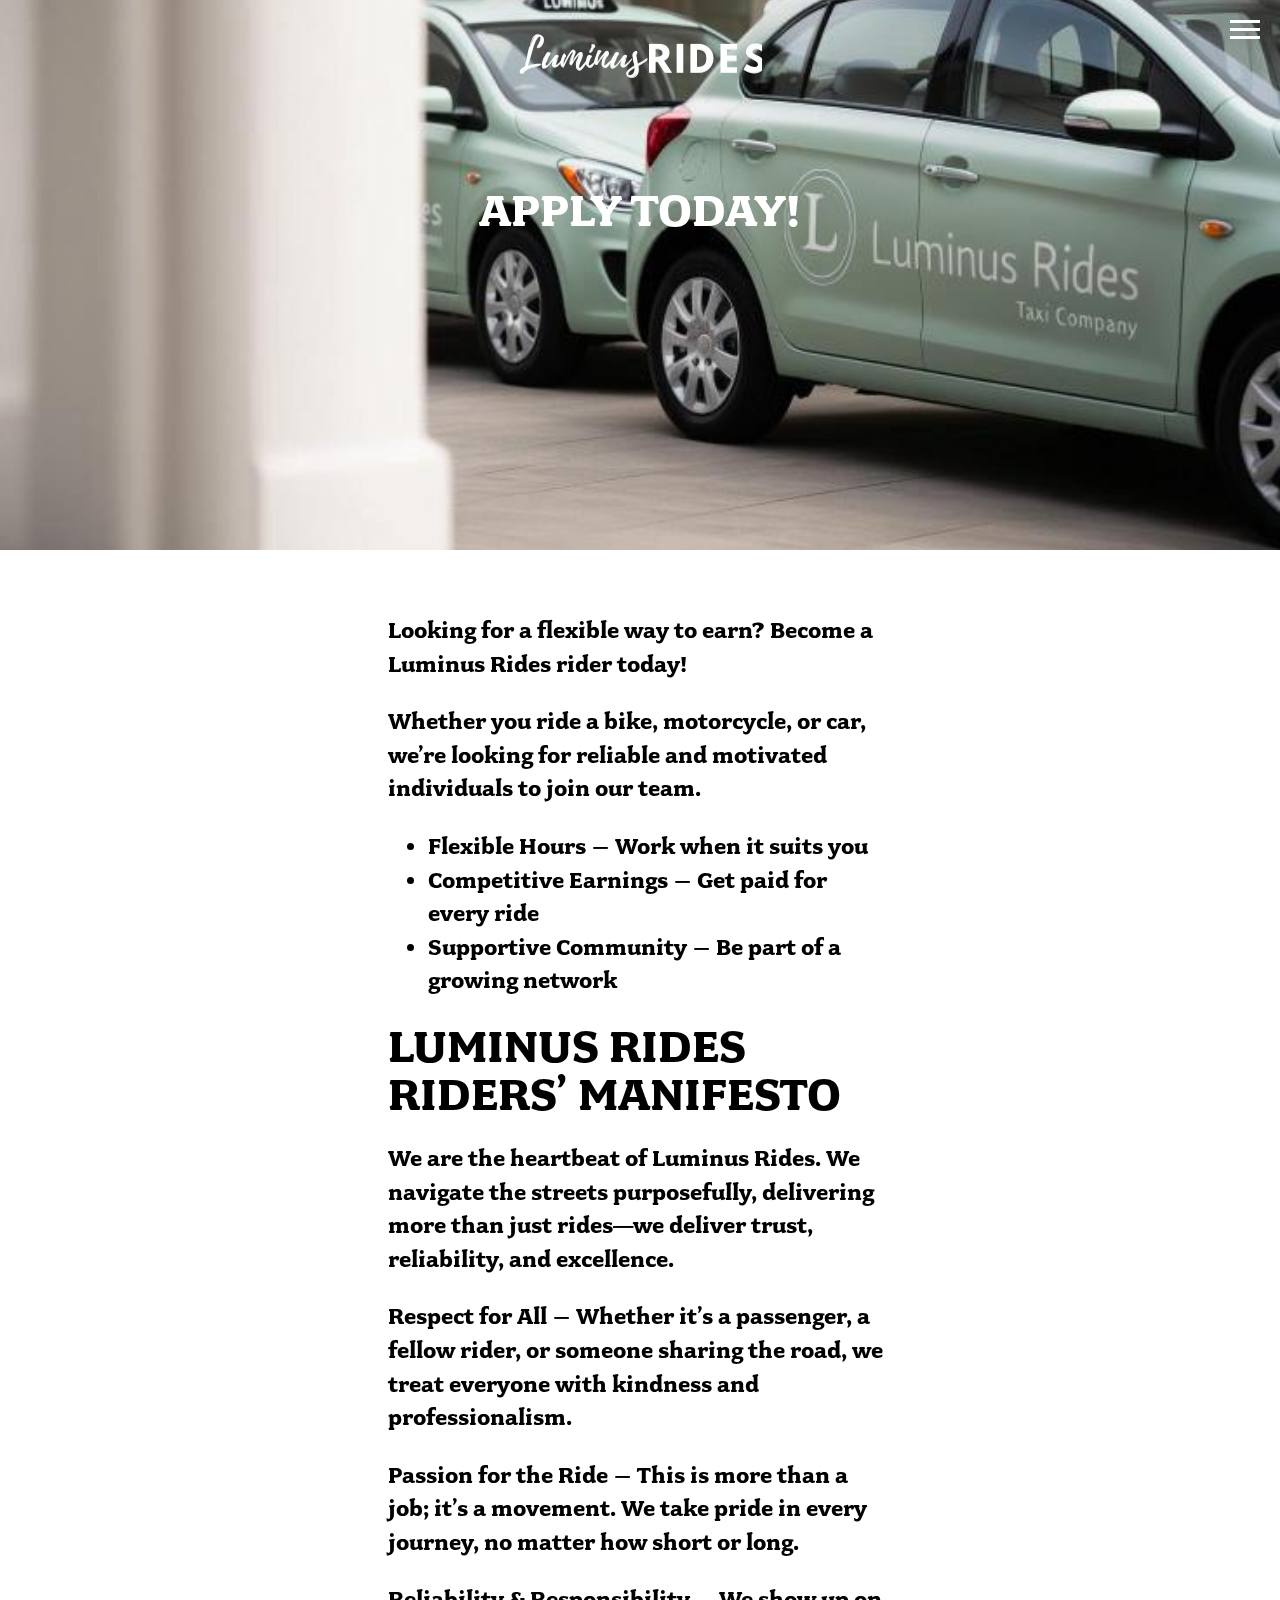
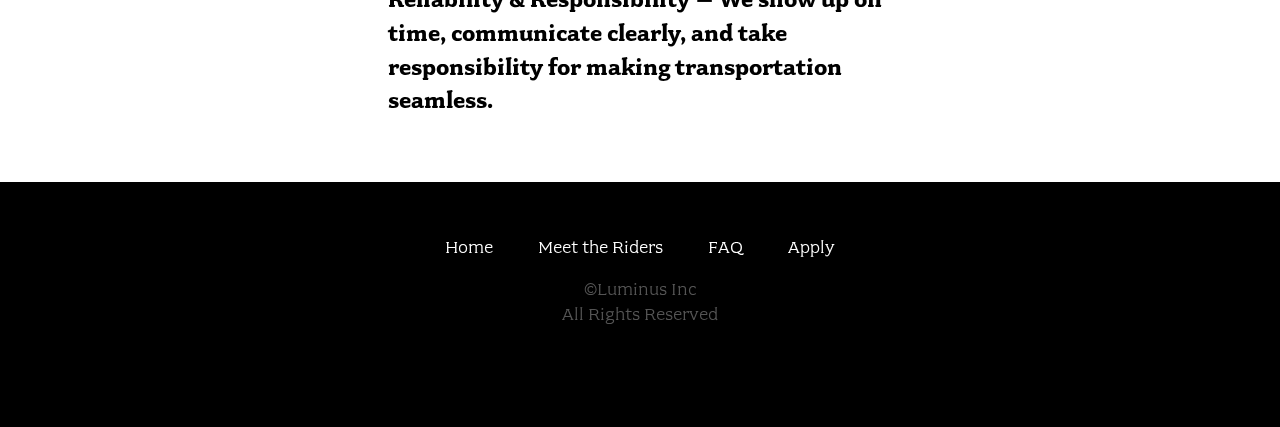
==== commit edb05565: "Update apply.html" ====
--- a/apply.html
+++ b/apply.html
@@ -4,7 +4,7 @@
   <meta charset="utf-8">
   <meta name="description" content="">
   <meta name="viewport" content="width=device-width, initial-scale=1">
-  <title>Apply - Wild Rydes</title>
+  <title>Apply - Luminus Rides</title>
 
   <link rel="stylesheet" href="css/font.css">
   <link rel="stylesheet" href="css/main.css">
@@ -14,7 +14,7 @@
 <body class="page-apply">
 
   <header class="site-header">
-    <div class="site-logo">Wild Rydes</div>
+    <div class="site-logo">Luminus Rides</div>
 
     <div class="row column medium-8 large-6 xlarge-5 xxlarge-4">
       <h1 class="title">Apply Today!</h1>
@@ -23,8 +23,7 @@
     <nav class="site-nav">
       <ul>
         <li><a href="index.html">Home</a></li>
-        <li><a href="unicorns.html">Meet the Unicorns</a></li>
-        <li><a href="investors.html">Investors & Board of Directors</a></li>
+        <li><a href="unicorns.html">Meet the Riders</a></li>
         <li><a href="faq.html">FAQ</a></li>
         <li><a href="apply.html">Apply</a></li>
       </ul>
@@ -34,22 +33,19 @@
 
   <section class="content">
     <div class="row column medium-10 large-7 xlarge-5">
-      <p>Wild Rydes is on the hunt for the most mythical creature of all: talented software engineers! We’re seeking a technical dream team who will help us build a future where every person has a unicorn to ryde.</p>
-      <p>From a technical standpoint, Wild Rydes believes in a future where there are no servers to provision, manage, or scale! Interested candidates can begin following the Serverless Way by exploring the following options:</p>
+      <p>Looking for a flexible way to earn? Become a Luminus Rides rider today! </p>
+      <p>Whether you ride a bike, motorcycle, or car, we’re looking for reliable and motivated individuals to join our team.</p>
       <ul>
-        <li>Enter our <a href="http://awschatbot.devpost.com" target="_blank">hackathon</a></li>
-        <li>Train in the art of serverless</li>
+        <li>Flexible Hours – Work when it suits you</li>
+        <li>Competitive Earnings – Get paid for every ride</li>
+        <li> Supportive Community – Be part of a growing network</li>
       </ul>
 
-      <h2>The Serverless Manifesto:</h2>
-      <p>Functions are the unit of deployment and scaling.</p>
-      <p>No machines, VMs, or containers visible in the programming model.</p>
-      <p>Permanent storage lives elsewhere.</p>
-      <p>Scales per request. Users cannot over- or under-provision capacity.</p>
-      <p>Never pay for idle (no cold servers/containers or their costs).</p>
-      <p>Implicitly fault tolerant because functions can run anywhere.</p>
-      <p>BYOC - Bring your own code.</p>
-      <p>Metrics and logging are a universal right.</p>
+      <h2> Luminus Rides Riders’ Manifesto</h2>
+      <p>We are the heartbeat of Luminus Rides. We navigate the streets purposefully, delivering more than just rides—we deliver trust, reliability, and excellence.</p>
+      <p>Respect for All – Whether it’s a passenger, a fellow rider, or someone sharing the road, we treat everyone with kindness and professionalism.</p>
+      <p>Passion for the Ride – This is more than a job; it’s a movement. We take pride in every journey, no matter how short or long.</p>
+      <p>Reliability & Responsibility – We show up on time, communicate clearly, and take responsibility for making transportation seamless.</p>
     </div>
   </section>
 
@@ -58,8 +54,7 @@
       <nav class="footer-nav">
         <ul>
           <li><a href="index.html">Home</a></li>
-          <li><a href="unicorns.html">Meet the Unicorns</a></li>
-          <li><a href="investors.html">Investors & Board of Directors</a></li>
+          <li><a href="unicorns.html">Meet the Riders</a></li>
           <li><a href="faq.html">FAQ</a></li>
           <li><a href="apply.html">Apply</a></li>
         </ul>
@@ -68,7 +63,7 @@
 
     <div class="row column">
       <div class="footer-legal">
-        &copy;WildRydes Inc<br>
+        &copy;Luminus Inc<br>
         All Rights Reserved
       </div>
     </div>
--- a/css/main.css
+++ b/css/main.css
@@ -1 +1 @@
-/*! normalize.css v4.2.0 | MIT License | github.com/necolas/normalize.css */html{font-family:sans-serif;line-height:1.15;-ms-text-size-adjust:100%;-webkit-text-size-adjust:100%}body{margin:0}article,aside,footer,header,nav,section{display:block}h1{font-size:2em;margin:.67em 0}figcaption,figure,main{display:block}figure{margin:1em 40px}hr{box-sizing:content-box;height:0;overflow:visible}pre{font-family:monospace,monospace;font-size:1em}a{background-color:transparent;-webkit-text-decoration-skip:objects}a:active,a:hover{outline-width:0}abbr[title]{border-bottom:none;text-decoration:underline;text-decoration:underline dotted}b,strong{font-weight:inherit;font-weight:bolder}code,kbd,samp{font-family:monospace,monospace;font-size:1em}dfn{font-style:italic}mark{background-color:#ff0;color:#000}small{font-size:80%}sub,sup{font-size:75%;line-height:0;position:relative;vertical-align:baseline}sub{bottom:-.25em}sup{top:-.5em}audio,video{display:inline-block}audio:not([controls]){display:none;height:0}img{border-style:none}svg:not(:root){overflow:hidden}button,input,optgroup,select,textarea{font:inherit;margin:0}optgroup{font-weight:700}button,input{overflow:visible}button,select{text-transform:none}[type=reset],[type=submit],button,html [type=button]{-webkit-appearance:button;cursor:pointer}[type=button]::-moz-focus-inner,[type=reset]::-moz-focus-inner,[type=submit]::-moz-focus-inner,button::-moz-focus-inner{border-style:none;padding:0}[type=button]:-moz-focusring,[type=reset]:-moz-focusring,[type=submit]:-moz-focusring,button:-moz-focusring{outline:1px dotted ButtonText}fieldset{border:1px solid silver;margin:0 2px;padding:.35em .625em .75em}legend{box-sizing:border-box;color:inherit;display:table;max-width:100%;padding:0;white-space:normal}progress{display:inline-block;vertical-align:baseline}textarea{overflow:auto}[type=checkbox],[type=radio]{box-sizing:border-box;padding:0}[type=number]::-webkit-inner-spin-button,[type=number]::-webkit-outer-spin-button{height:auto}[type=search]{-webkit-appearance:textfield;outline-offset:-2px}[type=search]::-webkit-search-cancel-button,[type=search]::-webkit-search-decoration{-webkit-appearance:none}::-webkit-file-upload-button{-webkit-appearance:button;font:inherit}details,menu{display:block}summary{display:list-item}canvas{display:inline-block}[hidden],template{display:none}.row{max-width:96.875rem;margin-left:auto;margin-right:auto}.row:after,.row:before{content:' ';display:table}.row:after{clear:both}.row.collapse>.column,.row.collapse>.columns{padding-left:0;padding-right:0}.row .row{max-width:none;margin-left:-.625rem;margin-right:-.625rem}@media screen and (min-width:40em){.row .row{margin-left:-.9375rem;margin-right:-.9375rem}}.row .row.collapse{margin-left:0;margin-right:0}.row.expanded{max-width:none}.row.expanded .row{margin-left:auto;margin-right:auto}.column,.columns{width:100%;float:left;padding-left:.625rem;padding-right:.625rem}@media screen and (min-width:40em){.column,.columns{padding-left:.9375rem;padding-right:.9375rem}}.column:last-child:not(:first-child),.columns:last-child:not(:first-child){float:right}.column.end:last-child:last-child,.end.columns:last-child:last-child{float:left}.column.row.row,.row.row.columns{float:none}.row .column.row.row,.row .row.row.columns{padding-left:0;padding-right:0;margin-left:0;margin-right:0}.small-1{width:8.3333333333%}.small-push-1{position:relative;left:8.3333333333%}.small-pull-1{position:relative;left:-8.3333333333%}.small-offset-0{margin-left:0}.small-2{width:16.6666666667%}.small-push-2{position:relative;left:16.6666666667%}.small-pull-2{position:relative;left:-16.6666666667%}.small-offset-1{margin-left:8.3333333333%}.small-3{width:25%}.small-push-3{position:relative;left:25%}.small-pull-3{position:relative;left:-25%}.small-offset-2{margin-left:16.6666666667%}.small-4{width:33.3333333333%}.small-push-4{position:relative;left:33.3333333333%}.small-pull-4{position:relative;left:-33.3333333333%}.small-offset-3{margin-left:25%}.small-5{width:41.6666666667%}.small-push-5{position:relative;left:41.6666666667%}.small-pull-5{position:relative;left:-41.6666666667%}.small-offset-4{margin-left:33.3333333333%}.small-6{width:50%}.small-push-6{position:relative;left:50%}.small-pull-6{position:relative;left:-50%}.small-offset-5{margin-left:41.6666666667%}.small-7{width:58.3333333333%}.small-push-7{position:relative;left:58.3333333333%}.small-pull-7{position:relative;left:-58.3333333333%}.small-offset-6{margin-left:50%}.small-8{width:66.6666666667%}.small-push-8{position:relative;left:66.6666666667%}.small-pull-8{position:relative;left:-66.6666666667%}.small-offset-7{margin-left:58.3333333333%}.small-9{width:75%}.small-push-9{position:relative;left:75%}.small-pull-9{position:relative;left:-75%}.small-offset-8{margin-left:66.6666666667%}.small-10{width:83.3333333333%}.small-push-10{position:relative;left:83.3333333333%}.small-pull-10{position:relative;left:-83.3333333333%}.small-offset-9{margin-left:75%}.small-11{width:91.6666666667%}.small-push-11{position:relative;left:91.6666666667%}.small-pull-11{position:relative;left:-91.6666666667%}.small-offset-10{margin-left:83.3333333333%}.small-12{width:100%}.small-offset-11{margin-left:91.6666666667%}.small-up-1>.column,.small-up-1>.columns{width:100%;float:left}.small-up-1>.column:nth-of-type(1n),.small-up-1>.columns:nth-of-type(1n){clear:none}.small-up-1>.column:nth-of-type(1n+1),.small-up-1>.columns:nth-of-type(1n+1){clear:both}.small-up-1>.column:last-child,.small-up-1>.columns:last-child{float:left}.small-up-2>.column,.small-up-2>.columns{width:50%;float:left}.small-up-2>.column:nth-of-type(1n),.small-up-2>.columns:nth-of-type(1n){clear:none}.small-up-2>.column:nth-of-type(2n+1),.small-up-2>.columns:nth-of-type(2n+1){clear:both}.small-up-2>.column:last-child,.small-up-2>.columns:last-child{float:left}.small-up-3>.column,.small-up-3>.columns{width:33.3333333333%;float:left}.small-up-3>.column:nth-of-type(1n),.small-up-3>.columns:nth-of-type(1n){clear:none}.small-up-3>.column:nth-of-type(3n+1),.small-up-3>.columns:nth-of-type(3n+1){clear:both}.small-up-3>.column:last-child,.small-up-3>.columns:last-child{float:left}.small-up-4>.column,.small-up-4>.columns{width:25%;float:left}.small-up-4>.column:nth-of-type(1n),.small-up-4>.columns:nth-of-type(1n){clear:none}.small-up-4>.column:nth-of-type(4n+1),.small-up-4>.columns:nth-of-type(4n+1){clear:both}.small-up-4>.column:last-child,.small-up-4>.columns:last-child{float:left}.small-up-5>.column,.small-up-5>.columns{width:20%;float:left}.small-up-5>.column:nth-of-type(1n),.small-up-5>.columns:nth-of-type(1n){clear:none}.small-up-5>.column:nth-of-type(5n+1),.small-up-5>.columns:nth-of-type(5n+1){clear:both}.small-up-5>.column:last-child,.small-up-5>.columns:last-child{float:left}.small-up-6>.column,.small-up-6>.columns{width:16.6666666667%;float:left}.small-up-6>.column:nth-of-type(1n),.small-up-6>.columns:nth-of-type(1n){clear:none}.small-up-6>.column:nth-of-type(6n+1),.small-up-6>.columns:nth-of-type(6n+1){clear:both}.small-up-6>.column:last-child,.small-up-6>.columns:last-child{float:left}.small-up-7>.column,.small-up-7>.columns{width:14.2857142857%;float:left}.small-up-7>.column:nth-of-type(1n),.small-up-7>.columns:nth-of-type(1n){clear:none}.small-up-7>.column:nth-of-type(7n+1),.small-up-7>.columns:nth-of-type(7n+1){clear:both}.small-up-7>.column:last-child,.small-up-7>.columns:last-child{float:left}.small-up-8>.column,.small-up-8>.columns{width:12.5%;float:left}.small-up-8>.column:nth-of-type(1n),.small-up-8>.columns:nth-of-type(1n){clear:none}.small-up-8>.column:nth-of-type(8n+1),.small-up-8>.columns:nth-of-type(8n+1){clear:both}.small-up-8>.column:last-child,.small-up-8>.columns:last-child{float:left}.small-collapse>.column,.small-collapse>.columns{padding-left:0;padding-right:0}.expanded.row .small-collapse.row,.small-collapse .row{margin-left:0;margin-right:0}.small-uncollapse>.column,.small-uncollapse>.columns{padding-left:.625rem;padding-right:.625rem}.small-centered{float:none;margin-left:auto;margin-right:auto}.small-pull-0,.small-push-0,.small-uncentered{position:static;margin-left:0;margin-right:0;float:left}@media screen and (min-width:40em){.medium-1{width:8.3333333333%}.medium-push-1{position:relative;left:8.3333333333%}.medium-pull-1{position:relative;left:-8.3333333333%}.medium-offset-0{margin-left:0}.medium-2{width:16.6666666667%}.medium-push-2{position:relative;left:16.6666666667%}.medium-pull-2{position:relative;left:-16.6666666667%}.medium-offset-1{margin-left:8.3333333333%}.medium-3{width:25%}.medium-push-3{position:relative;left:25%}.medium-pull-3{position:relative;left:-25%}.medium-offset-2{margin-left:16.6666666667%}.medium-4{width:33.3333333333%}.medium-push-4{position:relative;left:33.3333333333%}.medium-pull-4{position:relative;left:-33.3333333333%}.medium-offset-3{margin-left:25%}.medium-5{width:41.6666666667%}.medium-push-5{position:relative;left:41.6666666667%}.medium-pull-5{position:relative;left:-41.6666666667%}.medium-offset-4{margin-left:33.3333333333%}.medium-6{width:50%}.medium-push-6{position:relative;left:50%}.medium-pull-6{position:relative;left:-50%}.medium-offset-5{margin-left:41.6666666667%}.medium-7{width:58.3333333333%}.medium-push-7{position:relative;left:58.3333333333%}.medium-pull-7{position:relative;left:-58.3333333333%}.medium-offset-6{margin-left:50%}.medium-8{width:66.6666666667%}.medium-push-8{position:relative;left:66.6666666667%}.medium-pull-8{position:relative;left:-66.6666666667%}.medium-offset-7{margin-left:58.3333333333%}.medium-9{width:75%}.medium-push-9{position:relative;left:75%}.medium-pull-9{position:relative;left:-75%}.medium-offset-8{margin-left:66.6666666667%}.medium-10{width:83.3333333333%}.medium-push-10{position:relative;left:83.3333333333%}.medium-pull-10{position:relative;left:-83.3333333333%}.medium-offset-9{margin-left:75%}.medium-11{width:91.6666666667%}.medium-push-11{position:relative;left:91.6666666667%}.medium-pull-11{position:relative;left:-91.6666666667%}.medium-offset-10{margin-left:83.3333333333%}.medium-12{width:100%}.medium-offset-11{margin-left:91.6666666667%}.medium-up-1>.column,.medium-up-1>.columns{width:100%;float:left}.medium-up-1>.column:nth-of-type(1n),.medium-up-1>.columns:nth-of-type(1n){clear:none}.medium-up-1>.column:nth-of-type(1n+1),.medium-up-1>.columns:nth-of-type(1n+1){clear:both}.medium-up-1>.column:last-child,.medium-up-1>.columns:last-child{float:left}.medium-up-2>.column,.medium-up-2>.columns{width:50%;float:left}.medium-up-2>.column:nth-of-type(1n),.medium-up-2>.columns:nth-of-type(1n){clear:none}.medium-up-2>.column:nth-of-type(2n+1),.medium-up-2>.columns:nth-of-type(2n+1){clear:both}.medium-up-2>.column:last-child,.medium-up-2>.columns:last-child{float:left}.medium-up-3>.column,.medium-up-3>.columns{width:33.3333333333%;float:left}.medium-up-3>.column:nth-of-type(1n),.medium-up-3>.columns:nth-of-type(1n){clear:none}.medium-up-3>.column:nth-of-type(3n+1),.medium-up-3>.columns:nth-of-type(3n+1){clear:both}.medium-up-3>.column:last-child,.medium-up-3>.columns:last-child{float:left}.medium-up-4>.column,.medium-up-4>.columns{width:25%;float:left}.medium-up-4>.column:nth-of-type(1n),.medium-up-4>.columns:nth-of-type(1n){clear:none}.medium-up-4>.column:nth-of-type(4n+1),.medium-up-4>.columns:nth-of-type(4n+1){clear:both}.medium-up-4>.column:last-child,.medium-up-4>.columns:last-child{float:left}.medium-up-5>.column,.medium-up-5>.columns{width:20%;float:left}.medium-up-5>.column:nth-of-type(1n),.medium-up-5>.columns:nth-of-type(1n){clear:none}.medium-up-5>.column:nth-of-type(5n+1),.medium-up-5>.columns:nth-of-type(5n+1){clear:both}.medium-up-5>.column:last-child,.medium-up-5>.columns:last-child{float:left}.medium-up-6>.column,.medium-up-6>.columns{width:16.6666666667%;float:left}.medium-up-6>.column:nth-of-type(1n),.medium-up-6>.columns:nth-of-type(1n){clear:none}.medium-up-6>.column:nth-of-type(6n+1),.medium-up-6>.columns:nth-of-type(6n+1){clear:both}.medium-up-6>.column:last-child,.medium-up-6>.columns:last-child{float:left}.medium-up-7>.column,.medium-up-7>.columns{width:14.2857142857%;float:left}.medium-up-7>.column:nth-of-type(1n),.medium-up-7>.columns:nth-of-type(1n){clear:none}.medium-up-7>.column:nth-of-type(7n+1),.medium-up-7>.columns:nth-of-type(7n+1){clear:both}.medium-up-7>.column:last-child,.medium-up-7>.columns:last-child{float:left}.medium-up-8>.column,.medium-up-8>.columns{width:12.5%;float:left}.medium-up-8>.column:nth-of-type(1n),.medium-up-8>.columns:nth-of-type(1n){clear:none}.medium-up-8>.column:nth-of-type(8n+1),.medium-up-8>.columns:nth-of-type(8n+1){clear:both}.medium-up-8>.column:last-child,.medium-up-8>.columns:last-child{float:left}.medium-collapse>.column,.medium-collapse>.columns{padding-left:0;padding-right:0}.expanded.row .medium-collapse.row,.medium-collapse .row{margin-left:0;margin-right:0}.medium-uncollapse>.column,.medium-uncollapse>.columns{padding-left:.9375rem;padding-right:.9375rem}.medium-centered{float:none;margin-left:auto;margin-right:auto}.medium-pull-0,.medium-push-0,.medium-uncentered{position:static;margin-left:0;margin-right:0;float:left}}@media screen and (min-width:64em){.large-1{width:8.3333333333%}.large-push-1{position:relative;left:8.3333333333%}.large-pull-1{position:relative;left:-8.3333333333%}.large-offset-0{margin-left:0}.large-2{width:16.6666666667%}.large-push-2{position:relative;left:16.6666666667%}.large-pull-2{position:relative;left:-16.6666666667%}.large-offset-1{margin-left:8.3333333333%}.large-3{width:25%}.large-push-3{position:relative;left:25%}.large-pull-3{position:relative;left:-25%}.large-offset-2{margin-left:16.6666666667%}.large-4{width:33.3333333333%}.large-push-4{position:relative;left:33.3333333333%}.large-pull-4{position:relative;left:-33.3333333333%}.large-offset-3{margin-left:25%}.large-5{width:41.6666666667%}.large-push-5{position:relative;left:41.6666666667%}.large-pull-5{position:relative;left:-41.6666666667%}.large-offset-4{margin-left:33.3333333333%}.large-6{width:50%}.large-push-6{position:relative;left:50%}.large-pull-6{position:relative;left:-50%}.large-offset-5{margin-left:41.6666666667%}.large-7{width:58.3333333333%}.large-push-7{position:relative;left:58.3333333333%}.large-pull-7{position:relative;left:-58.3333333333%}.large-offset-6{margin-left:50%}.large-8{width:66.6666666667%}.large-push-8{position:relative;left:66.6666666667%}.large-pull-8{position:relative;left:-66.6666666667%}.large-offset-7{margin-left:58.3333333333%}.large-9{width:75%}.large-push-9{position:relative;left:75%}.large-pull-9{position:relative;left:-75%}.large-offset-8{margin-left:66.6666666667%}.large-10{width:83.3333333333%}.large-push-10{position:relative;left:83.3333333333%}.large-pull-10{position:relative;left:-83.3333333333%}.large-offset-9{margin-left:75%}.large-11{width:91.6666666667%}.large-push-11{position:relative;left:91.6666666667%}.large-pull-11{position:relative;left:-91.6666666667%}.large-offset-10{margin-left:83.3333333333%}.large-12{width:100%}.large-offset-11{margin-left:91.6666666667%}.large-up-1>.column,.large-up-1>.columns{width:100%;float:left}.large-up-1>.column:nth-of-type(1n),.large-up-1>.columns:nth-of-type(1n){clear:none}.large-up-1>.column:nth-of-type(1n+1),.large-up-1>.columns:nth-of-type(1n+1){clear:both}.large-up-1>.column:last-child,.large-up-1>.columns:last-child{float:left}.large-up-2>.column,.large-up-2>.columns{width:50%;float:left}.large-up-2>.column:nth-of-type(1n),.large-up-2>.columns:nth-of-type(1n){clear:none}.large-up-2>.column:nth-of-type(2n+1),.large-up-2>.columns:nth-of-type(2n+1){clear:both}.large-up-2>.column:last-child,.large-up-2>.columns:last-child{float:left}.large-up-3>.column,.large-up-3>.columns{width:33.3333333333%;float:left}.large-up-3>.column:nth-of-type(1n),.large-up-3>.columns:nth-of-type(1n){clear:none}.large-up-3>.column:nth-of-type(3n+1),.large-up-3>.columns:nth-of-type(3n+1){clear:both}.large-up-3>.column:last-child,.large-up-3>.columns:last-child{float:left}.large-up-4>.column,.large-up-4>.columns{width:25%;float:left}.large-up-4>.column:nth-of-type(1n),.large-up-4>.columns:nth-of-type(1n){clear:none}.large-up-4>.column:nth-of-type(4n+1),.large-up-4>.columns:nth-of-type(4n+1){clear:both}.large-up-4>.column:last-child,.large-up-4>.columns:last-child{float:left}.large-up-5>.column,.large-up-5>.columns{width:20%;float:left}.large-up-5>.column:nth-of-type(1n),.large-up-5>.columns:nth-of-type(1n){clear:none}.large-up-5>.column:nth-of-type(5n+1),.large-up-5>.columns:nth-of-type(5n+1){clear:both}.large-up-5>.column:last-child,.large-up-5>.columns:last-child{float:left}.large-up-6>.column,.large-up-6>.columns{width:16.6666666667%;float:left}.large-up-6>.column:nth-of-type(1n),.large-up-6>.columns:nth-of-type(1n){clear:none}.large-up-6>.column:nth-of-type(6n+1),.large-up-6>.columns:nth-of-type(6n+1){clear:both}.large-up-6>.column:last-child,.large-up-6>.columns:last-child{float:left}.large-up-7>.column,.large-up-7>.columns{width:14.2857142857%;float:left}.large-up-7>.column:nth-of-type(1n),.large-up-7>.columns:nth-of-type(1n){clear:none}.large-up-7>.column:nth-of-type(7n+1),.large-up-7>.columns:nth-of-type(7n+1){clear:both}.large-up-7>.column:last-child,.large-up-7>.columns:last-child{float:left}.large-up-8>.column,.large-up-8>.columns{width:12.5%;float:left}.large-up-8>.column:nth-of-type(1n),.large-up-8>.columns:nth-of-type(1n){clear:none}.large-up-8>.column:nth-of-type(8n+1),.large-up-8>.columns:nth-of-type(8n+1){clear:both}.large-up-8>.column:last-child,.large-up-8>.columns:last-child{float:left}.large-collapse>.column,.large-collapse>.columns{padding-left:0;padding-right:0}.expanded.row .large-collapse.row,.large-collapse .row{margin-left:0;margin-right:0}.large-uncollapse>.column,.large-uncollapse>.columns{padding-left:.9375rem;padding-right:.9375rem}.large-centered{float:none;margin-left:auto;margin-right:auto}.large-pull-0,.large-push-0,.large-uncentered{position:static;margin-left:0;margin-right:0;float:left}}@media screen and (min-width:75em){.xlarge-1{width:8.3333333333%}.xlarge-push-1{position:relative;left:8.3333333333%}.xlarge-pull-1{position:relative;left:-8.3333333333%}.xlarge-offset-0{margin-left:0}.xlarge-2{width:16.6666666667%}.xlarge-push-2{position:relative;left:16.6666666667%}.xlarge-pull-2{position:relative;left:-16.6666666667%}.xlarge-offset-1{margin-left:8.3333333333%}.xlarge-3{width:25%}.xlarge-push-3{position:relative;left:25%}.xlarge-pull-3{position:relative;left:-25%}.xlarge-offset-2{margin-left:16.6666666667%}.xlarge-4{width:33.3333333333%}.xlarge-push-4{position:relative;left:33.3333333333%}.xlarge-pull-4{position:relative;left:-33.3333333333%}.xlarge-offset-3{margin-left:25%}.xlarge-5{width:41.6666666667%}.xlarge-push-5{position:relative;left:41.6666666667%}.xlarge-pull-5{position:relative;left:-41.6666666667%}.xlarge-offset-4{margin-left:33.3333333333%}.xlarge-6{width:50%}.xlarge-push-6{position:relative;left:50%}.xlarge-pull-6{position:relative;left:-50%}.xlarge-offset-5{margin-left:41.6666666667%}.xlarge-7{width:58.3333333333%}.xlarge-push-7{position:relative;left:58.3333333333%}.xlarge-pull-7{position:relative;left:-58.3333333333%}.xlarge-offset-6{margin-left:50%}.xlarge-8{width:66.6666666667%}.xlarge-push-8{position:relative;left:66.6666666667%}.xlarge-pull-8{position:relative;left:-66.6666666667%}.xlarge-offset-7{margin-left:58.3333333333%}.xlarge-9{width:75%}.xlarge-push-9{position:relative;left:75%}.xlarge-pull-9{position:relative;left:-75%}.xlarge-offset-8{margin-left:66.6666666667%}.xlarge-10{width:83.3333333333%}.xlarge-push-10{position:relative;left:83.3333333333%}.xlarge-pull-10{position:relative;left:-83.3333333333%}.xlarge-offset-9{margin-left:75%}.xlarge-11{width:91.6666666667%}.xlarge-push-11{position:relative;left:91.6666666667%}.xlarge-pull-11{position:relative;left:-91.6666666667%}.xlarge-offset-10{margin-left:83.3333333333%}.xlarge-12{width:100%}.xlarge-offset-11{margin-left:91.6666666667%}.xlarge-up-1>.column,.xlarge-up-1>.columns{width:100%;float:left}.xlarge-up-1>.column:nth-of-type(1n),.xlarge-up-1>.columns:nth-of-type(1n){clear:none}.xlarge-up-1>.column:nth-of-type(1n+1),.xlarge-up-1>.columns:nth-of-type(1n+1){clear:both}.xlarge-up-1>.column:last-child,.xlarge-up-1>.columns:last-child{float:left}.xlarge-up-2>.column,.xlarge-up-2>.columns{width:50%;float:left}.xlarge-up-2>.column:nth-of-type(1n),.xlarge-up-2>.columns:nth-of-type(1n){clear:none}.xlarge-up-2>.column:nth-of-type(2n+1),.xlarge-up-2>.columns:nth-of-type(2n+1){clear:both}.xlarge-up-2>.column:last-child,.xlarge-up-2>.columns:last-child{float:left}.xlarge-up-3>.column,.xlarge-up-3>.columns{width:33.3333333333%;float:left}.xlarge-up-3>.column:nth-of-type(1n),.xlarge-up-3>.columns:nth-of-type(1n){clear:none}.xlarge-up-3>.column:nth-of-type(3n+1),.xlarge-up-3>.columns:nth-of-type(3n+1){clear:both}.xlarge-up-3>.column:last-child,.xlarge-up-3>.columns:last-child{float:left}.xlarge-up-4>.column,.xlarge-up-4>.columns{width:25%;float:left}.xlarge-up-4>.column:nth-of-type(1n),.xlarge-up-4>.columns:nth-of-type(1n){clear:none}.xlarge-up-4>.column:nth-of-type(4n+1),.xlarge-up-4>.columns:nth-of-type(4n+1){clear:both}.xlarge-up-4>.column:last-child,.xlarge-up-4>.columns:last-child{float:left}.xlarge-up-5>.column,.xlarge-up-5>.columns{width:20%;float:left}.xlarge-up-5>.column:nth-of-type(1n),.xlarge-up-5>.columns:nth-of-type(1n){clear:none}.xlarge-up-5>.column:nth-of-type(5n+1),.xlarge-up-5>.columns:nth-of-type(5n+1){clear:both}.xlarge-up-5>.column:last-child,.xlarge-up-5>.columns:last-child{float:left}.xlarge-up-6>.column,.xlarge-up-6>.columns{width:16.6666666667%;float:left}.xlarge-up-6>.column:nth-of-type(1n),.xlarge-up-6>.columns:nth-of-type(1n){clear:none}.xlarge-up-6>.column:nth-of-type(6n+1),.xlarge-up-6>.columns:nth-of-type(6n+1){clear:both}.xlarge-up-6>.column:last-child,.xlarge-up-6>.columns:last-child{float:left}.xlarge-up-7>.column,.xlarge-up-7>.columns{width:14.2857142857%;float:left}.xlarge-up-7>.column:nth-of-type(1n),.xlarge-up-7>.columns:nth-of-type(1n){clear:none}.xlarge-up-7>.column:nth-of-type(7n+1),.xlarge-up-7>.columns:nth-of-type(7n+1){clear:both}.xlarge-up-7>.column:last-child,.xlarge-up-7>.columns:last-child{float:left}.xlarge-up-8>.column,.xlarge-up-8>.columns{width:12.5%;float:left}.xlarge-up-8>.column:nth-of-type(1n),.xlarge-up-8>.columns:nth-of-type(1n){clear:none}.xlarge-up-8>.column:nth-of-type(8n+1),.xlarge-up-8>.columns:nth-of-type(8n+1){clear:both}.xlarge-up-8>.column:last-child,.xlarge-up-8>.columns:last-child{float:left}.xlarge-collapse>.column,.xlarge-collapse>.columns{padding-left:0;padding-right:0}.expanded.row .xlarge-collapse.row,.xlarge-collapse .row{margin-left:0;margin-right:0}.xlarge-uncollapse>.column,.xlarge-uncollapse>.columns{padding-left:.9375rem;padding-right:.9375rem}.xlarge-centered{float:none;margin-left:auto;margin-right:auto}.xlarge-pull-0,.xlarge-push-0,.xlarge-uncentered{position:static;margin-left:0;margin-right:0;float:left}}@media screen and (min-width:90em){.xxlarge-1{width:8.3333333333%}.xxlarge-push-1{position:relative;left:8.3333333333%}.xxlarge-pull-1{position:relative;left:-8.3333333333%}.xxlarge-offset-0{margin-left:0}.xxlarge-2{width:16.6666666667%}.xxlarge-push-2{position:relative;left:16.6666666667%}.xxlarge-pull-2{position:relative;left:-16.6666666667%}.xxlarge-offset-1{margin-left:8.3333333333%}.xxlarge-3{width:25%}.xxlarge-push-3{position:relative;left:25%}.xxlarge-pull-3{position:relative;left:-25%}.xxlarge-offset-2{margin-left:16.6666666667%}.xxlarge-4{width:33.3333333333%}.xxlarge-push-4{position:relative;left:33.3333333333%}.xxlarge-pull-4{position:relative;left:-33.3333333333%}.xxlarge-offset-3{margin-left:25%}.xxlarge-5{width:41.6666666667%}.xxlarge-push-5{position:relative;left:41.6666666667%}.xxlarge-pull-5{position:relative;left:-41.6666666667%}.xxlarge-offset-4{margin-left:33.3333333333%}.xxlarge-6{width:50%}.xxlarge-push-6{position:relative;left:50%}.xxlarge-pull-6{position:relative;left:-50%}.xxlarge-offset-5{margin-left:41.6666666667%}.xxlarge-7{width:58.3333333333%}.xxlarge-push-7{position:relative;left:58.3333333333%}.xxlarge-pull-7{position:relative;left:-58.3333333333%}.xxlarge-offset-6{margin-left:50%}.xxlarge-8{width:66.6666666667%}.xxlarge-push-8{position:relative;left:66.6666666667%}.xxlarge-pull-8{position:relative;left:-66.6666666667%}.xxlarge-offset-7{margin-left:58.3333333333%}.xxlarge-9{width:75%}.xxlarge-push-9{position:relative;left:75%}.xxlarge-pull-9{position:relative;left:-75%}.xxlarge-offset-8{margin-left:66.6666666667%}.xxlarge-10{width:83.3333333333%}.xxlarge-push-10{position:relative;left:83.3333333333%}.xxlarge-pull-10{position:relative;left:-83.3333333333%}.xxlarge-offset-9{margin-left:75%}.xxlarge-11{width:91.6666666667%}.xxlarge-push-11{position:relative;left:91.6666666667%}.xxlarge-pull-11{position:relative;left:-91.6666666667%}.xxlarge-offset-10{margin-left:83.3333333333%}.xxlarge-12{width:100%}.xxlarge-offset-11{margin-left:91.6666666667%}.xxlarge-up-1>.column,.xxlarge-up-1>.columns{width:100%;float:left}.xxlarge-up-1>.column:nth-of-type(1n),.xxlarge-up-1>.columns:nth-of-type(1n){clear:none}.xxlarge-up-1>.column:nth-of-type(1n+1),.xxlarge-up-1>.columns:nth-of-type(1n+1){clear:both}.xxlarge-up-1>.column:last-child,.xxlarge-up-1>.columns:last-child{float:left}.xxlarge-up-2>.column,.xxlarge-up-2>.columns{width:50%;float:left}.xxlarge-up-2>.column:nth-of-type(1n),.xxlarge-up-2>.columns:nth-of-type(1n){clear:none}.xxlarge-up-2>.column:nth-of-type(2n+1),.xxlarge-up-2>.columns:nth-of-type(2n+1){clear:both}.xxlarge-up-2>.column:last-child,.xxlarge-up-2>.columns:last-child{float:left}.xxlarge-up-3>.column,.xxlarge-up-3>.columns{width:33.3333333333%;float:left}.xxlarge-up-3>.column:nth-of-type(1n),.xxlarge-up-3>.columns:nth-of-type(1n){clear:none}.xxlarge-up-3>.column:nth-of-type(3n+1),.xxlarge-up-3>.columns:nth-of-type(3n+1){clear:both}.xxlarge-up-3>.column:last-child,.xxlarge-up-3>.columns:last-child{float:left}.xxlarge-up-4>.column,.xxlarge-up-4>.columns{width:25%;float:left}.xxlarge-up-4>.column:nth-of-type(1n),.xxlarge-up-4>.columns:nth-of-type(1n){clear:none}.xxlarge-up-4>.column:nth-of-type(4n+1),.xxlarge-up-4>.columns:nth-of-type(4n+1){clear:both}.xxlarge-up-4>.column:last-child,.xxlarge-up-4>.columns:last-child{float:left}.xxlarge-up-5>.column,.xxlarge-up-5>.columns{width:20%;float:left}.xxlarge-up-5>.column:nth-of-type(1n),.xxlarge-up-5>.columns:nth-of-type(1n){clear:none}.xxlarge-up-5>.column:nth-of-type(5n+1),.xxlarge-up-5>.columns:nth-of-type(5n+1){clear:both}.xxlarge-up-5>.column:last-child,.xxlarge-up-5>.columns:last-child{float:left}.xxlarge-up-6>.column,.xxlarge-up-6>.columns{width:16.6666666667%;float:left}.xxlarge-up-6>.column:nth-of-type(1n),.xxlarge-up-6>.columns:nth-of-type(1n){clear:none}.xxlarge-up-6>.column:nth-of-type(6n+1),.xxlarge-up-6>.columns:nth-of-type(6n+1){clear:both}.xxlarge-up-6>.column:last-child,.xxlarge-up-6>.columns:last-child{float:left}.xxlarge-up-7>.column,.xxlarge-up-7>.columns{width:14.2857142857%;float:left}.xxlarge-up-7>.column:nth-of-type(1n),.xxlarge-up-7>.columns:nth-of-type(1n){clear:none}.xxlarge-up-7>.column:nth-of-type(7n+1),.xxlarge-up-7>.columns:nth-of-type(7n+1){clear:both}.xxlarge-up-7>.column:last-child,.xxlarge-up-7>.columns:last-child{float:left}.xxlarge-up-8>.column,.xxlarge-up-8>.columns{width:12.5%;float:left}.xxlarge-up-8>.column:nth-of-type(1n),.xxlarge-up-8>.columns:nth-of-type(1n){clear:none}.xxlarge-up-8>.column:nth-of-type(8n+1),.xxlarge-up-8>.columns:nth-of-type(8n+1){clear:both}.xxlarge-up-8>.column:last-child,.xxlarge-up-8>.columns:last-child{float:left}.xxlarge-collapse>.column,.xxlarge-collapse>.columns{padding-left:0;padding-right:0}.expanded.row .xxlarge-collapse.row,.xxlarge-collapse .row{margin-left:0;margin-right:0}.xxlarge-uncollapse>.column,.xxlarge-uncollapse>.columns{padding-left:.9375rem;padding-right:.9375rem}.xxlarge-centered{float:none;margin-left:auto;margin-right:auto}.xxlarge-pull-0,.xxlarge-push-0,.xxlarge-uncentered{position:static;margin-left:0;margin-right:0;float:left}}.footer-nav ul,.site-nav ul{margin:0;padding:0;list-style:none}*,:after,:before{box-sizing:border-box}html{line-height:1.4}html.menu-opened{overflow:hidden}body{font-family:fairplex-wide,serif;font-size:125%;-webkit-font-smoothing:antialiased;-moz-osx-font-smoothing:grayscale}h1,h2,h3,h4,h5{line-height:1;margin:0 0 .9375rem;text-transform:uppercase;font-size:1.5rem}@media screen and (min-width:40em){h1,h2,h3,h4,h5{font-size:2.25rem}}@media screen and (min-width:64em){h1,h2,h3,h4,h5{font-size:3rem}}::-webkit-input-placeholder{color:hsla(0,0%,100%,.4);font-style:italic}::-moz-placeholder{color:hsla(0,0%,100%,.4);font-style:italic}:-ms-input-placeholder{color:hsla(0,0%,100%,.4);font-style:italic}a{color:#f50856;text-decoration:none}img{max-width:100%}.content{font-style:italic}.site-nav{background:url(../images/star-pattern.png) 50% hsla(0,0%,100%,.2);-webkit-box-align:center;-ms-flex-align:center;align-items:center;display:-webkit-box;display:-ms-flexbox;display:flex;-webkit-box-pack:center;-ms-flex-pack:center;justify-content:center;text-align:center;position:fixed;top:0;left:0;opacity:0;height:100vh;width:100%;z-index:-1;-webkit-transition:all .2s ease-in-out;transition:all .2s ease-in-out}.menu-opened .site-nav{opacity:1;z-index:100}.site-nav li{margin:.9375rem 0}.site-nav a{color:#000;font-weight:700}.site-nav a:hover{color:#f50856}@media screen and (min-width:40em){.site-nav a{font-size:2.5rem}}@media screen and (min-width:64em){.site-nav a{font-size:3.125rem}}.btn-menu{background:none;width:30px;height:19px;-webkit-appearance:none;-moz-appearance:none;appearance:none;border:none;cursor:pointer;outline:none;position:absolute;padding:0;right:1.25rem;top:1.25rem;z-index:200;text-indent:-999em}.btn-menu span,.btn-menu span:after,.btn-menu span:before{cursor:pointer;width:30px;height:3px}.btn-menu span{display:block;position:relative;background:#fff;-webkit-transition:all 0ms .3s;transition:all 0ms .3s}.btn-menu span:before{bottom:8px;-webkit-transition:bottom .3s cubic-bezier(.23,1,.32,1) .3s,-webkit-transform .3s cubic-bezier(.23,1,.32,1);transition:bottom .3s cubic-bezier(.23,1,.32,1) .3s,-webkit-transform .3s cubic-bezier(.23,1,.32,1);transition:bottom .3s cubic-bezier(.23,1,.32,1) .3s,transform .3s cubic-bezier(.23,1,.32,1);transition:bottom .3s cubic-bezier(.23,1,.32,1) .3s,transform .3s cubic-bezier(.23,1,.32,1),-webkit-transform .3s cubic-bezier(.23,1,.32,1)}.btn-menu span:after,.btn-menu span:before{content:"";position:absolute;left:0;background:#fff}.btn-menu span:after{top:8px;-webkit-transition:top .3s cubic-bezier(.23,1,.32,1) .3s,-webkit-transform .3s cubic-bezier(.23,1,.32,1);transition:top .3s cubic-bezier(.23,1,.32,1) .3s,-webkit-transform .3s cubic-bezier(.23,1,.32,1);transition:top .3s cubic-bezier(.23,1,.32,1) .3s,transform .3s cubic-bezier(.23,1,.32,1);transition:top .3s cubic-bezier(.23,1,.32,1) .3s,transform .3s cubic-bezier(.23,1,.32,1),-webkit-transform .3s cubic-bezier(.23,1,.32,1)}.menu-opened .btn-menu span{background:hsla(0,0%,100%,0)}.menu-opened .btn-menu span:after{background:#000;top:0;-webkit-transform:rotate(45deg);transform:rotate(45deg);-webkit-transition:top .3s cubic-bezier(.23,1,.32,1),-webkit-transform .3s cubic-bezier(.23,1,.32,1) .3s;transition:top .3s cubic-bezier(.23,1,.32,1),-webkit-transform .3s cubic-bezier(.23,1,.32,1) .3s;transition:top .3s cubic-bezier(.23,1,.32,1),transform .3s cubic-bezier(.23,1,.32,1) .3s;transition:top .3s cubic-bezier(.23,1,.32,1),transform .3s cubic-bezier(.23,1,.32,1) .3s,-webkit-transform .3s cubic-bezier(.23,1,.32,1) .3s}.menu-opened .btn-menu span:before{background:#000;bottom:0;-webkit-transform:rotate(-45deg);transform:rotate(-45deg);-webkit-transition:bottom .3s cubic-bezier(.23,1,.32,1),-webkit-transform .3s cubic-bezier(.23,1,.32,1) .3s;transition:bottom .3s cubic-bezier(.23,1,.32,1),-webkit-transform .3s cubic-bezier(.23,1,.32,1) .3s;transition:bottom .3s cubic-bezier(.23,1,.32,1),transform .3s cubic-bezier(.23,1,.32,1) .3s;transition:bottom .3s cubic-bezier(.23,1,.32,1),transform .3s cubic-bezier(.23,1,.32,1) .3s,-webkit-transform .3s cubic-bezier(.23,1,.32,1) .3s}.site-logo{display:block;background:url(../images/wr-logo-white.png) no-repeat;height:3.5rem;width:15.1875rem;text-indent:-999em;margin:0 auto 2.5rem}.site-logo.dark{background:url(../images/wr-logo-black.png) no-repeat}@media screen and (min-width:64em){.site-logo{margin-bottom:6.25rem}}.site-footer{background:#000;padding:2.5rem 0;text-align:center}@media screen and (min-width:40em){.site-footer{padding:3.125rem 0 6.25rem}}.footer-nav{margin-bottom:.9375rem}.footer-nav ul{line-height:1.5}@media screen and (min-width:40em){.footer-nav li{display:inline-block;margin:0 .625rem}}@media screen and (min-width:64em){.footer-nav li{margin:0 1.25rem}}.footer-nav a{color:#fff;font-size:1.125rem}.footer-nav a:hover{color:#f50856}.footer-legal{color:#555;font-size:1.125rem}.page-home .site-header{position:relative}.page-home .site-header .title{background:url(../images/wr-home-top.jpg) no-repeat top;background-size:cover;padding-bottom:70.2753441802%;margin:0;text-indent:-999em;position:relative}@media screen and (min-width:75em){.page-home .site-header .title:after{background:-webkit-linear-gradient(top,transparent,rgba(243,8,85,.85) 99%,rgba(245,8,86,.85));background:linear-gradient(180deg,transparent 0,rgba(243,8,85,.85) 99%,rgba(245,8,86,.85));content:'';height:3.75rem;width:100%;position:absolute;left:0;bottom:0}}.page-home .home-button{-webkit-appearance:none;-moz-appearance:none;appearance:none;background:#fff;border:1px solid transparent;border-radius:1.25rem;color:#f50856;font-size:1.25rem;text-transform:uppercase;padding:.3125rem 1.5625rem;position:absolute;left:50%;bottom:5%;-webkit-transform:translateX(-50%);transform:translateX(-50%);font-weight:700}@media screen and (min-width:40em){.page-home .home-button{bottom:22%}}.home-about{background:#f50856;color:#fff;padding:5rem 0;text-align:center}.home-about-block{margin:2.5rem 0}@media screen and (min-width:64em){.home-about-block{margin:5rem 0 0}}@media screen and (min-width:90em){.home-about-block{max-width:15rem;margin-left:auto;margin-right:auto}}.home-about-block .title{margin:0}.home-about-block .title:before{content:'';display:block;margin:0 auto 1.25rem;height:12.75rem}@media screen and (min-width:64em){.home-about-block .title{font-size:2.375rem}}.home-about-block .content{margin:0}.home-about-block .icon-download:before{background:url(../images/wr-home-block-1.png) no-repeat;width:11rem}.home-about-block .icon-unicorn:before{background:url(../images/wr-home-block-2.png) no-repeat;width:14.75rem}.home-about-block .icon-price:before{background:url(../images/wr-home-block-3.png) no-repeat;width:13.75rem}.home-about-block .icon-success:before{background:url(../images/wr-home-block-4.png) no-repeat;width:14.75rem}.home-story{background:url(../images/wr-home-about.jpg) no-repeat bottom;background-size:cover;color:#fff;text-align:center;padding:5rem 0}@media screen and (min-width:64em){.home-story{height:54.6875rem;display:-webkit-box;display:-ms-flexbox;display:flex;-webkit-box-align:center;-ms-flex-align:center;align-items:center}}@media screen and (min-width:75em){.home-story{height:63.75rem}}.home-sign-up{background:#000;color:#fff;text-align:center;padding:5rem 0}.home-sign-up .icon-w{max-width:50%}@media screen and (min-width:64em){.home-sign-up .icon-w{max-width:100%}}.home-sign-up form{max-width:45rem;margin:1.875rem auto;overflow:hidden}.home-sign-up form input{background:#333;border:1px solid transparent;color:#fff;padding:.3125rem;outline:none;width:100%}@media screen and (min-width:40em){.home-sign-up form input{border-top-left-radius:40px;border-bottom-left-radius:40px;float:left;height:3.4375rem;padding:.3125rem 1.875rem;width:calc(100% - 230px)}}.home-sign-up form button{background:#fff;border:1px solid transparent;color:#000;font-weight:700;text-transform:uppercase;outline:none;width:100%}@media screen and (min-width:40em){.home-sign-up form button{border-top-right-radius:40px;border-bottom-right-radius:40px;float:left;height:3.4375rem;width:14.375rem}}.home-sign-up .apps{margin:1.875rem 0}@media screen and (min-width:40em){.home-sign-up .apps a{margin:0 .3125rem}}.home-sign-up .social a{display:inline-block;text-indent:-999em;height:1.5rem;width:1.5rem;margin:0 .625rem;vertical-align:middle}.home-sign-up .social .icon-fb{background:url(../images/wr-home-facebook.png) no-repeat;height:1.5625rem;width:1.5625rem}.home-sign-up .social .icon-tw{background:url(../images/wr-home-twitter.png) no-repeat}.home-sign-up .social .icon-ig{background:url(../images/wr-home-instagram.png) no-repeat}.home-sign-up .social .icon-wc{background:url(../images/wr-home-wechat.png) no-repeat;width:1.8125rem}.home-sign-up .social .icon-wb{background:url(../images/wr-home-weibo.png) no-repeat;width:1.6875rem}.home-quote{background:url(../images/wr-home-quote.jpg) no-repeat bottom;background-size:cover;color:#fff;text-align:center;padding:5rem 0;line-height:.9}@media screen and (min-width:40em){.home-quote{display:-webkit-box;display:-ms-flexbox;display:flex;-webkit-box-align:center;-ms-flex-align:center;align-items:center}}@media screen and (min-width:64em){.home-quote{height:37.5rem}}@media screen and (min-width:75em){.home-quote{height:50rem}}.home-quote .quote{text-transform:uppercase;font-weight:900;margin-bottom:2.5rem}@media screen and (min-width:40em){.home-quote .quote{font-size:1.875rem}}@media screen and (min-width:64em){.home-quote .quote{font-size:3.125rem}}.home-quote .quoter{font-style:italic}.kraken-callout{background:#00bbd3;color:#fff;text-align:center;padding:5rem 0}@media screen and (min-width:40em){.kraken-callout .row{display:-webkit-box;display:-ms-flexbox;display:flex;-webkit-box-align:center;-ms-flex-align:center;align-items:center}}.kraken-callout img{max-width:80%;margin-bottom:1.25rem}@media screen and (min-width:40em){.kraken-callout img{max-width:100%;margin:0}}.page-unicorns .site-header{background:url(../images/wr-unicorn-header.png) no-repeat top;background-size:cover;text-align:center;padding:1.875rem 0}@media screen and (min-width:64em){.page-unicorns .site-header{min-height:31.25rem}}@media screen and (min-width:90em){.page-unicorns .site-header{min-height:40.625rem}}.unicorns-list{margin-top:2.5rem;text-align:center}@media screen and (min-width:64em){.unicorns-list{margin-bottom:3.75rem}}.unicorns-list img{margin-bottom:1.25rem}.unicorns-list .title{margin:0}.unicorns-list .subtitle{font-style:italic}.unicorns-list .subtitle:after{content:'-';display:block}.unicorns-list .content{margin-top:0}.unicorns-list .unicorn{overflow:hidden;margin-bottom:1.875rem}@media screen and (min-width:40em){.unicorns-list .unicorn{display:-webkit-box;display:-ms-flexbox;display:flex;-webkit-box-align:center;-ms-flex-align:center;align-items:center}}.unicorns-list .jimmy .subtitle,.unicorns-list .jimmy .title{color:#f50856}.unicorns-list .henry .subtitle,.unicorns-list .henry .title{color:#00bbd3}.unicorns-list .veronica .subtitle,.unicorns-list .veronica .title{color:#ffc400}.page-investors .top-section{background:url(../images/wr-investors-header.png) no-repeat bottom;background-size:cover;text-align:center;padding:1.875rem 0}@media screen and (min-width:64em){.page-investors .top-section{padding-bottom:3.75rem}}.investors-list{color:#fff;text-align:center}@media screen and (min-width:64em){.investors-list{margin-top:3.75rem}}.investors-list .investor{margin:0 auto 2.5rem;max-width:25rem}@media screen and (min-width:64em){.investors-list .investor{max-width:100%}}.investors-list .title{-webkit-hyphens:auto;-ms-hyphens:auto;hyphens:auto;margin:0}.investors-list .title:before{content:'';display:block;margin:0 auto 1.25rem;height:10.875rem}@media screen and (min-width:40em){.investors-list .title{font-size:1.875rem}}.investors-list .title.pcp:before{background:url(../images/wr-investors-pcp.png) no-repeat 50%;width:8.8125rem}.investors-list .title.awesome:before{background:url(../images/wr-investors-awesome.png) no-repeat 50%;width:7.75rem}.investors-list .title.barn:before{background:url(../images/wr-investors-thebarn.png) no-repeat 50%;width:7.4375rem}.investors-list .subtitle{font-style:italic}.board-directors{background:#000;color:#fff;text-align:center}@media screen and (min-width:64em){.board-directors{padding:1.875rem 0}}.board-directors .block{display:-webkit-box;display:-ms-flexbox;display:flex;-webkit-box-align:center;-ms-flex-align:center;align-items:center;-webkit-box-pack:center;-ms-flex-pack:center;justify-content:center;-webkit-box-orient:vertical;-webkit-box-direction:normal;-ms-flex-direction:column;flex-direction:column;padding:1.25rem;min-height:15.625rem;margin-bottom:.9375rem;background-position:50%;background-repeat:no-repeat;background-size:cover}@media screen and (min-width:64em){.board-directors .block{margin-bottom:1.875rem;min-height:24.375rem}}.board-directors .block:not(.intro){color:#000}.board-directors .block:not(.intro) .title{margin:0 0 .625rem}@media screen and (min-width:40em){.board-directors .block:not(.intro) .title{font-size:1.875rem}}.board-directors .block.one{background-image:url(../images/wr-investors-1.png)}.board-directors .block.two{background-image:url(../images/wr-investors-2.png)}.board-directors .block.three{background-image:url(../images/wr-investors-3.png)}.board-directors .block.four{background-image:url(../images/wr-investors-4.png)}.board-directors .block.five{background-image:url(../images/wr-investors-5.png)}.board-directors .content{margin:0;line-height:1.1}.page-faq .site-header{background:url(../images/wr-faq-header.jpg) no-repeat top;background-size:cover;color:#fff;text-align:center;padding:1.875rem 0}@media screen and (min-width:64em){.page-faq .site-header{min-height:30rem}}@media screen and (min-width:75em){.page-faq .site-header{min-height:34.375rem}}.faq-list{padding:2.5rem 0}@media screen and (min-width:40em){.faq-list{padding:3.75rem 0}}@media screen and (min-width:64em){.faq-list{font-size:1.5rem;padding:5rem 0}}.faq-list dl{margin:0}.faq-list dt{font-weight:700}.faq-list dd{margin:0 0 1.875rem}.page-apply .site-header{background:url(../images/wr-apply-header.png) no-repeat bottom;background-size:cover;color:#fff;text-align:center;padding:1.875rem 0}@media screen and (min-width:64em){.page-apply .site-header{min-height:30rem}}@media screen and (min-width:75em){.page-apply .site-header{min-height:34.375rem}}.page-apply .content{font-style:normal;font-weight:700;padding:2.5rem 0}@media screen and (min-width:64em){.page-apply .content{font-size:1.5rem}}
+/*! normalize.css v4.2.0 | MIT License | github.com/necolas/normalize.css */html{font-family:sans-serif;line-height:1.15;-ms-text-size-adjust:100%;-webkit-text-size-adjust:100%}body{margin:0}article,aside,footer,header,nav,section{display:block}h1{font-size:2em;margin:.67em 0}figcaption,figure,main{display:block}figure{margin:1em 40px}hr{box-sizing:content-box;height:0;overflow:visible}pre{font-family:monospace,monospace;font-size:1em}a{background-color:transparent;-webkit-text-decoration-skip:objects}a:active,a:hover{outline-width:0}abbr[title]{border-bottom:none;text-decoration:underline;text-decoration:underline dotted}b,strong{font-weight:inherit;font-weight:bolder}code,kbd,samp{font-family:monospace,monospace;font-size:1em}dfn{font-style:italic}mark{background-color:#ff0;color:#000}small{font-size:80%}sub,sup{font-size:75%;line-height:0;position:relative;vertical-align:baseline}sub{bottom:-.25em}sup{top:-.5em}audio,video{display:inline-block}audio:not([controls]){display:none;height:0}img{border-style:none}svg:not(:root){overflow:hidden}button,input,optgroup,select,textarea{font:inherit;margin:0}optgroup{font-weight:700}button,input{overflow:visible}button,select{text-transform:none}[type=reset],[type=submit],button,html [type=button]{-webkit-appearance:button;cursor:pointer}[type=button]::-moz-focus-inner,[type=reset]::-moz-focus-inner,[type=submit]::-moz-focus-inner,button::-moz-focus-inner{border-style:none;padding:0}[type=button]:-moz-focusring,[type=reset]:-moz-focusring,[type=submit]:-moz-focusring,button:-moz-focusring{outline:1px dotted ButtonText}fieldset{border:1px solid silver;margin:0 2px;padding:.35em .625em .75em}legend{box-sizing:border-box;color:inherit;display:table;max-width:100%;padding:0;white-space:normal}progress{display:inline-block;vertical-align:baseline}textarea{overflow:auto}[type=checkbox],[type=radio]{box-sizing:border-box;padding:0}[type=number]::-webkit-inner-spin-button,[type=number]::-webkit-outer-spin-button{height:auto}[type=search]{-webkit-appearance:textfield;outline-offset:-2px}[type=search]::-webkit-search-cancel-button,[type=search]::-webkit-search-decoration{-webkit-appearance:none}::-webkit-file-upload-button{-webkit-appearance:button;font:inherit}details,menu{display:block}summary{display:list-item}canvas{display:inline-block}[hidden],template{display:none}.row{max-width:96.875rem;margin-left:auto;margin-right:auto}.row:after,.row:before{content:' ';display:table}.row:after{clear:both}.row.collapse>.column,.row.collapse>.columns{padding-left:0;padding-right:0}.row .row{max-width:none;margin-left:-.625rem;margin-right:-.625rem}@media screen and (min-width:40em){.row .row{margin-left:-.9375rem;margin-right:-.9375rem}}.row .row.collapse{margin-left:0;margin-right:0}.row.expanded{max-width:none}.row.expanded .row{margin-left:auto;margin-right:auto}.column,.columns{width:100%;float:left;padding-left:.625rem;padding-right:.625rem}@media screen and (min-width:40em){.column,.columns{padding-left:.9375rem;padding-right:.9375rem}}.column:last-child:not(:first-child),.columns:last-child:not(:first-child){float:right}.column.end:last-child:last-child,.end.columns:last-child:last-child{float:left}.column.row.row,.row.row.columns{float:none}.row .column.row.row,.row .row.row.columns{padding-left:0;padding-right:0;margin-left:0;margin-right:0}.small-1{width:8.3333333333%}.small-push-1{position:relative;left:8.3333333333%}.small-pull-1{position:relative;left:-8.3333333333%}.small-offset-0{margin-left:0}.small-2{width:16.6666666667%}.small-push-2{position:relative;left:16.6666666667%}.small-pull-2{position:relative;left:-16.6666666667%}.small-offset-1{margin-left:8.3333333333%}.small-3{width:25%}.small-push-3{position:relative;left:25%}.small-pull-3{position:relative;left:-25%}.small-offset-2{margin-left:16.6666666667%}.small-4{width:33.3333333333%}.small-push-4{position:relative;left:33.3333333333%}.small-pull-4{position:relative;left:-33.3333333333%}.small-offset-3{margin-left:25%}.small-5{width:41.6666666667%}.small-push-5{position:relative;left:41.6666666667%}.small-pull-5{position:relative;left:-41.6666666667%}.small-offset-4{margin-left:33.3333333333%}.small-6{width:50%}.small-push-6{position:relative;left:50%}.small-pull-6{position:relative;left:-50%}.small-offset-5{margin-left:41.6666666667%}.small-7{width:58.3333333333%}.small-push-7{position:relative;left:58.3333333333%}.small-pull-7{position:relative;left:-58.3333333333%}.small-offset-6{margin-left:50%}.small-8{width:66.6666666667%}.small-push-8{position:relative;left:66.6666666667%}.small-pull-8{position:relative;left:-66.6666666667%}.small-offset-7{margin-left:58.3333333333%}.small-9{width:75%}.small-push-9{position:relative;left:75%}.small-pull-9{position:relative;left:-75%}.small-offset-8{margin-left:66.6666666667%}.small-10{width:83.3333333333%}.small-push-10{position:relative;left:83.3333333333%}.small-pull-10{position:relative;left:-83.3333333333%}.small-offset-9{margin-left:75%}.small-11{width:91.6666666667%}.small-push-11{position:relative;left:91.6666666667%}.small-pull-11{position:relative;left:-91.6666666667%}.small-offset-10{margin-left:83.3333333333%}.small-12{width:100%}.small-offset-11{margin-left:91.6666666667%}.small-up-1>.column,.small-up-1>.columns{width:100%;float:left}.small-up-1>.column:nth-of-type(1n),.small-up-1>.columns:nth-of-type(1n){clear:none}.small-up-1>.column:nth-of-type(1n+1),.small-up-1>.columns:nth-of-type(1n+1){clear:both}.small-up-1>.column:last-child,.small-up-1>.columns:last-child{float:left}.small-up-2>.column,.small-up-2>.columns{width:50%;float:left}.small-up-2>.column:nth-of-type(1n),.small-up-2>.columns:nth-of-type(1n){clear:none}.small-up-2>.column:nth-of-type(2n+1),.small-up-2>.columns:nth-of-type(2n+1){clear:both}.small-up-2>.column:last-child,.small-up-2>.columns:last-child{float:left}.small-up-3>.column,.small-up-3>.columns{width:33.3333333333%;float:left}.small-up-3>.column:nth-of-type(1n),.small-up-3>.columns:nth-of-type(1n){clear:none}.small-up-3>.column:nth-of-type(3n+1),.small-up-3>.columns:nth-of-type(3n+1){clear:both}.small-up-3>.column:last-child,.small-up-3>.columns:last-child{float:left}.small-up-4>.column,.small-up-4>.columns{width:25%;float:left}.small-up-4>.column:nth-of-type(1n),.small-up-4>.columns:nth-of-type(1n){clear:none}.small-up-4>.column:nth-of-type(4n+1),.small-up-4>.columns:nth-of-type(4n+1){clear:both}.small-up-4>.column:last-child,.small-up-4>.columns:last-child{float:left}.small-up-5>.column,.small-up-5>.columns{width:20%;float:left}.small-up-5>.column:nth-of-type(1n),.small-up-5>.columns:nth-of-type(1n){clear:none}.small-up-5>.column:nth-of-type(5n+1),.small-up-5>.columns:nth-of-type(5n+1){clear:both}.small-up-5>.column:last-child,.small-up-5>.columns:last-child{float:left}.small-up-6>.column,.small-up-6>.columns{width:16.6666666667%;float:left}.small-up-6>.column:nth-of-type(1n),.small-up-6>.columns:nth-of-type(1n){clear:none}.small-up-6>.column:nth-of-type(6n+1),.small-up-6>.columns:nth-of-type(6n+1){clear:both}.small-up-6>.column:last-child,.small-up-6>.columns:last-child{float:left}.small-up-7>.column,.small-up-7>.columns{width:14.2857142857%;float:left}.small-up-7>.column:nth-of-type(1n),.small-up-7>.columns:nth-of-type(1n){clear:none}.small-up-7>.column:nth-of-type(7n+1),.small-up-7>.columns:nth-of-type(7n+1){clear:both}.small-up-7>.column:last-child,.small-up-7>.columns:last-child{float:left}.small-up-8>.column,.small-up-8>.columns{width:12.5%;float:left}.small-up-8>.column:nth-of-type(1n),.small-up-8>.columns:nth-of-type(1n){clear:none}.small-up-8>.column:nth-of-type(8n+1),.small-up-8>.columns:nth-of-type(8n+1){clear:both}.small-up-8>.column:last-child,.small-up-8>.columns:last-child{float:left}.small-collapse>.column,.small-collapse>.columns{padding-left:0;padding-right:0}.expanded.row .small-collapse.row,.small-collapse .row{margin-left:0;margin-right:0}.small-uncollapse>.column,.small-uncollapse>.columns{padding-left:.625rem;padding-right:.625rem}.small-centered{float:none;margin-left:auto;margin-right:auto}.small-pull-0,.small-push-0,.small-uncentered{position:static;margin-left:0;margin-right:0;float:left}@media screen and (min-width:40em){.medium-1{width:8.3333333333%}.medium-push-1{position:relative;left:8.3333333333%}.medium-pull-1{position:relative;left:-8.3333333333%}.medium-offset-0{margin-left:0}.medium-2{width:16.6666666667%}.medium-push-2{position:relative;left:16.6666666667%}.medium-pull-2{position:relative;left:-16.6666666667%}.medium-offset-1{margin-left:8.3333333333%}.medium-3{width:25%}.medium-push-3{position:relative;left:25%}.medium-pull-3{position:relative;left:-25%}.medium-offset-2{margin-left:16.6666666667%}.medium-4{width:33.3333333333%}.medium-push-4{position:relative;left:33.3333333333%}.medium-pull-4{position:relative;left:-33.3333333333%}.medium-offset-3{margin-left:25%}.medium-5{width:41.6666666667%}.medium-push-5{position:relative;left:41.6666666667%}.medium-pull-5{position:relative;left:-41.6666666667%}.medium-offset-4{margin-left:33.3333333333%}.medium-6{width:50%}.medium-push-6{position:relative;left:50%}.medium-pull-6{position:relative;left:-50%}.medium-offset-5{margin-left:41.6666666667%}.medium-7{width:58.3333333333%}.medium-push-7{position:relative;left:58.3333333333%}.medium-pull-7{position:relative;left:-58.3333333333%}.medium-offset-6{margin-left:50%}.medium-8{width:66.6666666667%}.medium-push-8{position:relative;left:66.6666666667%}.medium-pull-8{position:relative;left:-66.6666666667%}.medium-offset-7{margin-left:58.3333333333%}.medium-9{width:75%}.medium-push-9{position:relative;left:75%}.medium-pull-9{position:relative;left:-75%}.medium-offset-8{margin-left:66.6666666667%}.medium-10{width:83.3333333333%}.medium-push-10{position:relative;left:83.3333333333%}.medium-pull-10{position:relative;left:-83.3333333333%}.medium-offset-9{margin-left:75%}.medium-11{width:91.6666666667%}.medium-push-11{position:relative;left:91.6666666667%}.medium-pull-11{position:relative;left:-91.6666666667%}.medium-offset-10{margin-left:83.3333333333%}.medium-12{width:100%}.medium-offset-11{margin-left:91.6666666667%}.medium-up-1>.column,.medium-up-1>.columns{width:100%;float:left}.medium-up-1>.column:nth-of-type(1n),.medium-up-1>.columns:nth-of-type(1n){clear:none}.medium-up-1>.column:nth-of-type(1n+1),.medium-up-1>.columns:nth-of-type(1n+1){clear:both}.medium-up-1>.column:last-child,.medium-up-1>.columns:last-child{float:left}.medium-up-2>.column,.medium-up-2>.columns{width:50%;float:left}.medium-up-2>.column:nth-of-type(1n),.medium-up-2>.columns:nth-of-type(1n){clear:none}.medium-up-2>.column:nth-of-type(2n+1),.medium-up-2>.columns:nth-of-type(2n+1){clear:both}.medium-up-2>.column:last-child,.medium-up-2>.columns:last-child{float:left}.medium-up-3>.column,.medium-up-3>.columns{width:33.3333333333%;float:left}.medium-up-3>.column:nth-of-type(1n),.medium-up-3>.columns:nth-of-type(1n){clear:none}.medium-up-3>.column:nth-of-type(3n+1),.medium-up-3>.columns:nth-of-type(3n+1){clear:both}.medium-up-3>.column:last-child,.medium-up-3>.columns:last-child{float:left}.medium-up-4>.column,.medium-up-4>.columns{width:25%;float:left}.medium-up-4>.column:nth-of-type(1n),.medium-up-4>.columns:nth-of-type(1n){clear:none}.medium-up-4>.column:nth-of-type(4n+1),.medium-up-4>.columns:nth-of-type(4n+1){clear:both}.medium-up-4>.column:last-child,.medium-up-4>.columns:last-child{float:left}.medium-up-5>.column,.medium-up-5>.columns{width:20%;float:left}.medium-up-5>.column:nth-of-type(1n),.medium-up-5>.columns:nth-of-type(1n){clear:none}.medium-up-5>.column:nth-of-type(5n+1),.medium-up-5>.columns:nth-of-type(5n+1){clear:both}.medium-up-5>.column:last-child,.medium-up-5>.columns:last-child{float:left}.medium-up-6>.column,.medium-up-6>.columns{width:16.6666666667%;float:left}.medium-up-6>.column:nth-of-type(1n),.medium-up-6>.columns:nth-of-type(1n){clear:none}.medium-up-6>.column:nth-of-type(6n+1),.medium-up-6>.columns:nth-of-type(6n+1){clear:both}.medium-up-6>.column:last-child,.medium-up-6>.columns:last-child{float:left}.medium-up-7>.column,.medium-up-7>.columns{width:14.2857142857%;float:left}.medium-up-7>.column:nth-of-type(1n),.medium-up-7>.columns:nth-of-type(1n){clear:none}.medium-up-7>.column:nth-of-type(7n+1),.medium-up-7>.columns:nth-of-type(7n+1){clear:both}.medium-up-7>.column:last-child,.medium-up-7>.columns:last-child{float:left}.medium-up-8>.column,.medium-up-8>.columns{width:12.5%;float:left}.medium-up-8>.column:nth-of-type(1n),.medium-up-8>.columns:nth-of-type(1n){clear:none}.medium-up-8>.column:nth-of-type(8n+1),.medium-up-8>.columns:nth-of-type(8n+1){clear:both}.medium-up-8>.column:last-child,.medium-up-8>.columns:last-child{float:left}.medium-collapse>.column,.medium-collapse>.columns{padding-left:0;padding-right:0}.expanded.row .medium-collapse.row,.medium-collapse .row{margin-left:0;margin-right:0}.medium-uncollapse>.column,.medium-uncollapse>.columns{padding-left:.9375rem;padding-right:.9375rem}.medium-centered{float:none;margin-left:auto;margin-right:auto}.medium-pull-0,.medium-push-0,.medium-uncentered{position:static;margin-left:0;margin-right:0;float:left}}@media screen and (min-width:64em){.large-1{width:8.3333333333%}.large-push-1{position:relative;left:8.3333333333%}.large-pull-1{position:relative;left:-8.3333333333%}.large-offset-0{margin-left:0}.large-2{width:16.6666666667%}.large-push-2{position:relative;left:16.6666666667%}.large-pull-2{position:relative;left:-16.6666666667%}.large-offset-1{margin-left:8.3333333333%}.large-3{width:25%}.large-push-3{position:relative;left:25%}.large-pull-3{position:relative;left:-25%}.large-offset-2{margin-left:16.6666666667%}.large-4{width:33.3333333333%}.large-push-4{position:relative;left:33.3333333333%}.large-pull-4{position:relative;left:-33.3333333333%}.large-offset-3{margin-left:25%}.large-5{width:41.6666666667%}.large-push-5{position:relative;left:41.6666666667%}.large-pull-5{position:relative;left:-41.6666666667%}.large-offset-4{margin-left:33.3333333333%}.large-6{width:50%}.large-push-6{position:relative;left:50%}.large-pull-6{position:relative;left:-50%}.large-offset-5{margin-left:41.6666666667%}.large-7{width:58.3333333333%}.large-push-7{position:relative;left:58.3333333333%}.large-pull-7{position:relative;left:-58.3333333333%}.large-offset-6{margin-left:50%}.large-8{width:66.6666666667%}.large-push-8{position:relative;left:66.6666666667%}.large-pull-8{position:relative;left:-66.6666666667%}.large-offset-7{margin-left:58.3333333333%}.large-9{width:75%}.large-push-9{position:relative;left:75%}.large-pull-9{position:relative;left:-75%}.large-offset-8{margin-left:66.6666666667%}.large-10{width:83.3333333333%}.large-push-10{position:relative;left:83.3333333333%}.large-pull-10{position:relative;left:-83.3333333333%}.large-offset-9{margin-left:75%}.large-11{width:91.6666666667%}.large-push-11{position:relative;left:91.6666666667%}.large-pull-11{position:relative;left:-91.6666666667%}.large-offset-10{margin-left:83.3333333333%}.large-12{width:100%}.large-offset-11{margin-left:91.6666666667%}.large-up-1>.column,.large-up-1>.columns{width:100%;float:left}.large-up-1>.column:nth-of-type(1n),.large-up-1>.columns:nth-of-type(1n){clear:none}.large-up-1>.column:nth-of-type(1n+1),.large-up-1>.columns:nth-of-type(1n+1){clear:both}.large-up-1>.column:last-child,.large-up-1>.columns:last-child{float:left}.large-up-2>.column,.large-up-2>.columns{width:50%;float:left}.large-up-2>.column:nth-of-type(1n),.large-up-2>.columns:nth-of-type(1n){clear:none}.large-up-2>.column:nth-of-type(2n+1),.large-up-2>.columns:nth-of-type(2n+1){clear:both}.large-up-2>.column:last-child,.large-up-2>.columns:last-child{float:left}.large-up-3>.column,.large-up-3>.columns{width:33.3333333333%;float:left}.large-up-3>.column:nth-of-type(1n),.large-up-3>.columns:nth-of-type(1n){clear:none}.large-up-3>.column:nth-of-type(3n+1),.large-up-3>.columns:nth-of-type(3n+1){clear:both}.large-up-3>.column:last-child,.large-up-3>.columns:last-child{float:left}.large-up-4>.column,.large-up-4>.columns{width:25%;float:left}.large-up-4>.column:nth-of-type(1n),.large-up-4>.columns:nth-of-type(1n){clear:none}.large-up-4>.column:nth-of-type(4n+1),.large-up-4>.columns:nth-of-type(4n+1){clear:both}.large-up-4>.column:last-child,.large-up-4>.columns:last-child{float:left}.large-up-5>.column,.large-up-5>.columns{width:20%;float:left}.large-up-5>.column:nth-of-type(1n),.large-up-5>.columns:nth-of-type(1n){clear:none}.large-up-5>.column:nth-of-type(5n+1),.large-up-5>.columns:nth-of-type(5n+1){clear:both}.large-up-5>.column:last-child,.large-up-5>.columns:last-child{float:left}.large-up-6>.column,.large-up-6>.columns{width:16.6666666667%;float:left}.large-up-6>.column:nth-of-type(1n),.large-up-6>.columns:nth-of-type(1n){clear:none}.large-up-6>.column:nth-of-type(6n+1),.large-up-6>.columns:nth-of-type(6n+1){clear:both}.large-up-6>.column:last-child,.large-up-6>.columns:last-child{float:left}.large-up-7>.column,.large-up-7>.columns{width:14.2857142857%;float:left}.large-up-7>.column:nth-of-type(1n),.large-up-7>.columns:nth-of-type(1n){clear:none}.large-up-7>.column:nth-of-type(7n+1),.large-up-7>.columns:nth-of-type(7n+1){clear:both}.large-up-7>.column:last-child,.large-up-7>.columns:last-child{float:left}.large-up-8>.column,.large-up-8>.columns{width:12.5%;float:left}.large-up-8>.column:nth-of-type(1n),.large-up-8>.columns:nth-of-type(1n){clear:none}.large-up-8>.column:nth-of-type(8n+1),.large-up-8>.columns:nth-of-type(8n+1){clear:both}.large-up-8>.column:last-child,.large-up-8>.columns:last-child{float:left}.large-collapse>.column,.large-collapse>.columns{padding-left:0;padding-right:0}.expanded.row .large-collapse.row,.large-collapse .row{margin-left:0;margin-right:0}.large-uncollapse>.column,.large-uncollapse>.columns{padding-left:.9375rem;padding-right:.9375rem}.large-centered{float:none;margin-left:auto;margin-right:auto}.large-pull-0,.large-push-0,.large-uncentered{position:static;margin-left:0;margin-right:0;float:left}}@media screen and (min-width:75em){.xlarge-1{width:8.3333333333%}.xlarge-push-1{position:relative;left:8.3333333333%}.xlarge-pull-1{position:relative;left:-8.3333333333%}.xlarge-offset-0{margin-left:0}.xlarge-2{width:16.6666666667%}.xlarge-push-2{position:relative;left:16.6666666667%}.xlarge-pull-2{position:relative;left:-16.6666666667%}.xlarge-offset-1{margin-left:8.3333333333%}.xlarge-3{width:25%}.xlarge-push-3{position:relative;left:25%}.xlarge-pull-3{position:relative;left:-25%}.xlarge-offset-2{margin-left:16.6666666667%}.xlarge-4{width:33.3333333333%}.xlarge-push-4{position:relative;left:33.3333333333%}.xlarge-pull-4{position:relative;left:-33.3333333333%}.xlarge-offset-3{margin-left:25%}.xlarge-5{width:41.6666666667%}.xlarge-push-5{position:relative;left:41.6666666667%}.xlarge-pull-5{position:relative;left:-41.6666666667%}.xlarge-offset-4{margin-left:33.3333333333%}.xlarge-6{width:50%}.xlarge-push-6{position:relative;left:50%}.xlarge-pull-6{position:relative;left:-50%}.xlarge-offset-5{margin-left:41.6666666667%}.xlarge-7{width:58.3333333333%}.xlarge-push-7{position:relative;left:58.3333333333%}.xlarge-pull-7{position:relative;left:-58.3333333333%}.xlarge-offset-6{margin-left:50%}.xlarge-8{width:66.6666666667%}.xlarge-push-8{position:relative;left:66.6666666667%}.xlarge-pull-8{position:relative;left:-66.6666666667%}.xlarge-offset-7{margin-left:58.3333333333%}.xlarge-9{width:75%}.xlarge-push-9{position:relative;left:75%}.xlarge-pull-9{position:relative;left:-75%}.xlarge-offset-8{margin-left:66.6666666667%}.xlarge-10{width:83.3333333333%}.xlarge-push-10{position:relative;left:83.3333333333%}.xlarge-pull-10{position:relative;left:-83.3333333333%}.xlarge-offset-9{margin-left:75%}.xlarge-11{width:91.6666666667%}.xlarge-push-11{position:relative;left:91.6666666667%}.xlarge-pull-11{position:relative;left:-91.6666666667%}.xlarge-offset-10{margin-left:83.3333333333%}.xlarge-12{width:100%}.xlarge-offset-11{margin-left:91.6666666667%}.xlarge-up-1>.column,.xlarge-up-1>.columns{width:100%;float:left}.xlarge-up-1>.column:nth-of-type(1n),.xlarge-up-1>.columns:nth-of-type(1n){clear:none}.xlarge-up-1>.column:nth-of-type(1n+1),.xlarge-up-1>.columns:nth-of-type(1n+1){clear:both}.xlarge-up-1>.column:last-child,.xlarge-up-1>.columns:last-child{float:left}.xlarge-up-2>.column,.xlarge-up-2>.columns{width:50%;float:left}.xlarge-up-2>.column:nth-of-type(1n),.xlarge-up-2>.columns:nth-of-type(1n){clear:none}.xlarge-up-2>.column:nth-of-type(2n+1),.xlarge-up-2>.columns:nth-of-type(2n+1){clear:both}.xlarge-up-2>.column:last-child,.xlarge-up-2>.columns:last-child{float:left}.xlarge-up-3>.column,.xlarge-up-3>.columns{width:33.3333333333%;float:left}.xlarge-up-3>.column:nth-of-type(1n),.xlarge-up-3>.columns:nth-of-type(1n){clear:none}.xlarge-up-3>.column:nth-of-type(3n+1),.xlarge-up-3>.columns:nth-of-type(3n+1){clear:both}.xlarge-up-3>.column:last-child,.xlarge-up-3>.columns:last-child{float:left}.xlarge-up-4>.column,.xlarge-up-4>.columns{width:25%;float:left}.xlarge-up-4>.column:nth-of-type(1n),.xlarge-up-4>.columns:nth-of-type(1n){clear:none}.xlarge-up-4>.column:nth-of-type(4n+1),.xlarge-up-4>.columns:nth-of-type(4n+1){clear:both}.xlarge-up-4>.column:last-child,.xlarge-up-4>.columns:last-child{float:left}.xlarge-up-5>.column,.xlarge-up-5>.columns{width:20%;float:left}.xlarge-up-5>.column:nth-of-type(1n),.xlarge-up-5>.columns:nth-of-type(1n){clear:none}.xlarge-up-5>.column:nth-of-type(5n+1),.xlarge-up-5>.columns:nth-of-type(5n+1){clear:both}.xlarge-up-5>.column:last-child,.xlarge-up-5>.columns:last-child{float:left}.xlarge-up-6>.column,.xlarge-up-6>.columns{width:16.6666666667%;float:left}.xlarge-up-6>.column:nth-of-type(1n),.xlarge-up-6>.columns:nth-of-type(1n){clear:none}.xlarge-up-6>.column:nth-of-type(6n+1),.xlarge-up-6>.columns:nth-of-type(6n+1){clear:both}.xlarge-up-6>.column:last-child,.xlarge-up-6>.columns:last-child{float:left}.xlarge-up-7>.column,.xlarge-up-7>.columns{width:14.2857142857%;float:left}.xlarge-up-7>.column:nth-of-type(1n),.xlarge-up-7>.columns:nth-of-type(1n){clear:none}.xlarge-up-7>.column:nth-of-type(7n+1),.xlarge-up-7>.columns:nth-of-type(7n+1){clear:both}.xlarge-up-7>.column:last-child,.xlarge-up-7>.columns:last-child{float:left}.xlarge-up-8>.column,.xlarge-up-8>.columns{width:12.5%;float:left}.xlarge-up-8>.column:nth-of-type(1n),.xlarge-up-8>.columns:nth-of-type(1n){clear:none}.xlarge-up-8>.column:nth-of-type(8n+1),.xlarge-up-8>.columns:nth-of-type(8n+1){clear:both}.xlarge-up-8>.column:last-child,.xlarge-up-8>.columns:last-child{float:left}.xlarge-collapse>.column,.xlarge-collapse>.columns{padding-left:0;padding-right:0}.expanded.row .xlarge-collapse.row,.xlarge-collapse .row{margin-left:0;margin-right:0}.xlarge-uncollapse>.column,.xlarge-uncollapse>.columns{padding-left:.9375rem;padding-right:.9375rem}.xlarge-centered{float:none;margin-left:auto;margin-right:auto}.xlarge-pull-0,.xlarge-push-0,.xlarge-uncentered{position:static;margin-left:0;margin-right:0;float:left}}@media screen and (min-width:90em){.xxlarge-1{width:8.3333333333%}.xxlarge-push-1{position:relative;left:8.3333333333%}.xxlarge-pull-1{position:relative;left:-8.3333333333%}.xxlarge-offset-0{margin-left:0}.xxlarge-2{width:16.6666666667%}.xxlarge-push-2{position:relative;left:16.6666666667%}.xxlarge-pull-2{position:relative;left:-16.6666666667%}.xxlarge-offset-1{margin-left:8.3333333333%}.xxlarge-3{width:25%}.xxlarge-push-3{position:relative;left:25%}.xxlarge-pull-3{position:relative;left:-25%}.xxlarge-offset-2{margin-left:16.6666666667%}.xxlarge-4{width:33.3333333333%}.xxlarge-push-4{position:relative;left:33.3333333333%}.xxlarge-pull-4{position:relative;left:-33.3333333333%}.xxlarge-offset-3{margin-left:25%}.xxlarge-5{width:41.6666666667%}.xxlarge-push-5{position:relative;left:41.6666666667%}.xxlarge-pull-5{position:relative;left:-41.6666666667%}.xxlarge-offset-4{margin-left:33.3333333333%}.xxlarge-6{width:50%}.xxlarge-push-6{position:relative;left:50%}.xxlarge-pull-6{position:relative;left:-50%}.xxlarge-offset-5{margin-left:41.6666666667%}.xxlarge-7{width:58.3333333333%}.xxlarge-push-7{position:relative;left:58.3333333333%}.xxlarge-pull-7{position:relative;left:-58.3333333333%}.xxlarge-offset-6{margin-left:50%}.xxlarge-8{width:66.6666666667%}.xxlarge-push-8{position:relative;left:66.6666666667%}.xxlarge-pull-8{position:relative;left:-66.6666666667%}.xxlarge-offset-7{margin-left:58.3333333333%}.xxlarge-9{width:75%}.xxlarge-push-9{position:relative;left:75%}.xxlarge-pull-9{position:relative;left:-75%}.xxlarge-offset-8{margin-left:66.6666666667%}.xxlarge-10{width:83.3333333333%}.xxlarge-push-10{position:relative;left:83.3333333333%}.xxlarge-pull-10{position:relative;left:-83.3333333333%}.xxlarge-offset-9{margin-left:75%}.xxlarge-11{width:91.6666666667%}.xxlarge-push-11{position:relative;left:91.6666666667%}.xxlarge-pull-11{position:relative;left:-91.6666666667%}.xxlarge-offset-10{margin-left:83.3333333333%}.xxlarge-12{width:100%}.xxlarge-offset-11{margin-left:91.6666666667%}.xxlarge-up-1>.column,.xxlarge-up-1>.columns{width:100%;float:left}.xxlarge-up-1>.column:nth-of-type(1n),.xxlarge-up-1>.columns:nth-of-type(1n){clear:none}.xxlarge-up-1>.column:nth-of-type(1n+1),.xxlarge-up-1>.columns:nth-of-type(1n+1){clear:both}.xxlarge-up-1>.column:last-child,.xxlarge-up-1>.columns:last-child{float:left}.xxlarge-up-2>.column,.xxlarge-up-2>.columns{width:50%;float:left}.xxlarge-up-2>.column:nth-of-type(1n),.xxlarge-up-2>.columns:nth-of-type(1n){clear:none}.xxlarge-up-2>.column:nth-of-type(2n+1),.xxlarge-up-2>.columns:nth-of-type(2n+1){clear:both}.xxlarge-up-2>.column:last-child,.xxlarge-up-2>.columns:last-child{float:left}.xxlarge-up-3>.column,.xxlarge-up-3>.columns{width:33.3333333333%;float:left}.xxlarge-up-3>.column:nth-of-type(1n),.xxlarge-up-3>.columns:nth-of-type(1n){clear:none}.xxlarge-up-3>.column:nth-of-type(3n+1),.xxlarge-up-3>.columns:nth-of-type(3n+1){clear:both}.xxlarge-up-3>.column:last-child,.xxlarge-up-3>.columns:last-child{float:left}.xxlarge-up-4>.column,.xxlarge-up-4>.columns{width:25%;float:left}.xxlarge-up-4>.column:nth-of-type(1n),.xxlarge-up-4>.columns:nth-of-type(1n){clear:none}.xxlarge-up-4>.column:nth-of-type(4n+1),.xxlarge-up-4>.columns:nth-of-type(4n+1){clear:both}.xxlarge-up-4>.column:last-child,.xxlarge-up-4>.columns:last-child{float:left}.xxlarge-up-5>.column,.xxlarge-up-5>.columns{width:20%;float:left}.xxlarge-up-5>.column:nth-of-type(1n),.xxlarge-up-5>.columns:nth-of-type(1n){clear:none}.xxlarge-up-5>.column:nth-of-type(5n+1),.xxlarge-up-5>.columns:nth-of-type(5n+1){clear:both}.xxlarge-up-5>.column:last-child,.xxlarge-up-5>.columns:last-child{float:left}.xxlarge-up-6>.column,.xxlarge-up-6>.columns{width:16.6666666667%;float:left}.xxlarge-up-6>.column:nth-of-type(1n),.xxlarge-up-6>.columns:nth-of-type(1n){clear:none}.xxlarge-up-6>.column:nth-of-type(6n+1),.xxlarge-up-6>.columns:nth-of-type(6n+1){clear:both}.xxlarge-up-6>.column:last-child,.xxlarge-up-6>.columns:last-child{float:left}.xxlarge-up-7>.column,.xxlarge-up-7>.columns{width:14.2857142857%;float:left}.xxlarge-up-7>.column:nth-of-type(1n),.xxlarge-up-7>.columns:nth-of-type(1n){clear:none}.xxlarge-up-7>.column:nth-of-type(7n+1),.xxlarge-up-7>.columns:nth-of-type(7n+1){clear:both}.xxlarge-up-7>.column:last-child,.xxlarge-up-7>.columns:last-child{float:left}.xxlarge-up-8>.column,.xxlarge-up-8>.columns{width:12.5%;float:left}.xxlarge-up-8>.column:nth-of-type(1n),.xxlarge-up-8>.columns:nth-of-type(1n){clear:none}.xxlarge-up-8>.column:nth-of-type(8n+1),.xxlarge-up-8>.columns:nth-of-type(8n+1){clear:both}.xxlarge-up-8>.column:last-child,.xxlarge-up-8>.columns:last-child{float:left}.xxlarge-collapse>.column,.xxlarge-collapse>.columns{padding-left:0;padding-right:0}.expanded.row .xxlarge-collapse.row,.xxlarge-collapse .row{margin-left:0;margin-right:0}.xxlarge-uncollapse>.column,.xxlarge-uncollapse>.columns{padding-left:.9375rem;padding-right:.9375rem}.xxlarge-centered{float:none;margin-left:auto;margin-right:auto}.xxlarge-pull-0,.xxlarge-push-0,.xxlarge-uncentered{position:static;margin-left:0;margin-right:0;float:left}}.footer-nav ul,.site-nav ul{margin:0;padding:0;list-style:none}*,:after,:before{box-sizing:border-box}html{line-height:1.4}html.menu-opened{overflow:hidden}body{font-family:fairplex-wide,serif;font-size:125%;-webkit-font-smoothing:antialiased;-moz-osx-font-smoothing:grayscale}h1,h2,h3,h4,h5{line-height:1;margin:0 0 .9375rem;text-transform:uppercase;font-size:1.5rem}@media screen and (min-width:40em){h1,h2,h3,h4,h5{font-size:2.25rem}}@media screen and (min-width:64em){h1,h2,h3,h4,h5{font-size:3rem}}::-webkit-input-placeholder{color:hsla(0,0%,100%,.4);font-style:italic}::-moz-placeholder{color:hsla(0,0%,100%,.4);font-style:italic}:-ms-input-placeholder{color:hsla(0,0%,100%,.4);font-style:italic}a{color:#f50856;text-decoration:none}img{max-width:100%}.content{font-style:italic}.site-nav{background:url(../images/star-pattern.png) 50% hsla(0,0%,100%,.2);-webkit-box-align:center;-ms-flex-align:center;align-items:center;display:-webkit-box;display:-ms-flexbox;display:flex;-webkit-box-pack:center;-ms-flex-pack:center;justify-content:center;text-align:center;position:fixed;top:0;left:0;opacity:0;height:100vh;width:100%;z-index:-1;-webkit-transition:all .2s ease-in-out;transition:all .2s ease-in-out}.menu-opened .site-nav{opacity:1;z-index:100}.site-nav li{margin:.9375rem 0}.site-nav a{color:#000;font-weight:700}.site-nav a:hover{color:#f50856}@media screen and (min-width:40em){.site-nav a{font-size:2.5rem}}@media screen and (min-width:64em){.site-nav a{font-size:3.125rem}}.btn-menu{background:none;width:30px;height:19px;-webkit-appearance:none;-moz-appearance:none;appearance:none;border:none;cursor:pointer;outline:none;position:absolute;padding:0;right:1.25rem;top:1.25rem;z-index:200;text-indent:-999em}.btn-menu span,.btn-menu span:after,.btn-menu span:before{cursor:pointer;width:30px;height:3px}.btn-menu span{display:block;position:relative;background:#fff;-webkit-transition:all 0ms .3s;transition:all 0ms .3s}.btn-menu span:before{bottom:8px;-webkit-transition:bottom .3s cubic-bezier(.23,1,.32,1) .3s,-webkit-transform .3s cubic-bezier(.23,1,.32,1);transition:bottom .3s cubic-bezier(.23,1,.32,1) .3s,-webkit-transform .3s cubic-bezier(.23,1,.32,1);transition:bottom .3s cubic-bezier(.23,1,.32,1) .3s,transform .3s cubic-bezier(.23,1,.32,1);transition:bottom .3s cubic-bezier(.23,1,.32,1) .3s,transform .3s cubic-bezier(.23,1,.32,1),-webkit-transform .3s cubic-bezier(.23,1,.32,1)}.btn-menu span:after,.btn-menu span:before{content:"";position:absolute;left:0;background:#fff}.btn-menu span:after{top:8px;-webkit-transition:top .3s cubic-bezier(.23,1,.32,1) .3s,-webkit-transform .3s cubic-bezier(.23,1,.32,1);transition:top .3s cubic-bezier(.23,1,.32,1) .3s,-webkit-transform .3s cubic-bezier(.23,1,.32,1);transition:top .3s cubic-bezier(.23,1,.32,1) .3s,transform .3s cubic-bezier(.23,1,.32,1);transition:top .3s cubic-bezier(.23,1,.32,1) .3s,transform .3s cubic-bezier(.23,1,.32,1),-webkit-transform .3s cubic-bezier(.23,1,.32,1)}.menu-opened .btn-menu span{background:hsla(0,0%,100%,0)}.menu-opened .btn-menu span:after{background:#000;top:0;-webkit-transform:rotate(45deg);transform:rotate(45deg);-webkit-transition:top .3s cubic-bezier(.23,1,.32,1),-webkit-transform .3s cubic-bezier(.23,1,.32,1) .3s;transition:top .3s cubic-bezier(.23,1,.32,1),-webkit-transform .3s cubic-bezier(.23,1,.32,1) .3s;transition:top .3s cubic-bezier(.23,1,.32,1),transform .3s cubic-bezier(.23,1,.32,1) .3s;transition:top .3s cubic-bezier(.23,1,.32,1),transform .3s cubic-bezier(.23,1,.32,1) .3s,-webkit-transform .3s cubic-bezier(.23,1,.32,1) .3s}.menu-opened .btn-menu span:before{background:#000;bottom:0;-webkit-transform:rotate(-45deg);transform:rotate(-45deg);-webkit-transition:bottom .3s cubic-bezier(.23,1,.32,1),-webkit-transform .3s cubic-bezier(.23,1,.32,1) .3s;transition:bottom .3s cubic-bezier(.23,1,.32,1),-webkit-transform .3s cubic-bezier(.23,1,.32,1) .3s;transition:bottom .3s cubic-bezier(.23,1,.32,1),transform .3s cubic-bezier(.23,1,.32,1) .3s;transition:bottom .3s cubic-bezier(.23,1,.32,1),transform .3s cubic-bezier(.23,1,.32,1) .3s,-webkit-transform .3s cubic-bezier(.23,1,.32,1) .3s}.site-logo{display:block;background:url(../images/lumilgw.png) no-repeat;height:3.5rem;width:15.1875rem;text-indent:-999em;margin:0 auto 2.5rem}.site-logo.dark{background:url(../images/wr-logo-black.png) no-repeat}@media screen and (min-width:64em){.site-logo{margin-bottom:6.25rem}}.site-footer{background:#000;padding:2.5rem 0;text-align:center}@media screen and (min-width:40em){.site-footer{padding:3.125rem 0 6.25rem}}.footer-nav{margin-bottom:.9375rem}.footer-nav ul{line-height:1.5}@media screen and (min-width:40em){.footer-nav li{display:inline-block;margin:0 .625rem}}@media screen and (min-width:64em){.footer-nav li{margin:0 1.25rem}}.footer-nav a{color:#fff;font-size:1.125rem}.footer-nav a:hover{color:#f50856}.footer-legal{color:#555;font-size:1.125rem}.page-home .site-header{position:relative}.page-home .site-header .title{background:url(../images/wr-home-top.jpg) no-repeat top;background-size:cover;padding-bottom:70.2753441802%;margin:0;text-indent:-999em;position:relative}@media screen and (min-width:75em){.page-home .site-header .title:after{background:-webkit-linear-gradient(top,transparent,rgba(243,8,85,.85) 99%,rgba(245,8,86,.85));background:linear-gradient(180deg,transparent 0,rgba(243,8,85,.85) 99%,rgba(245,8,86,.85));content:'';height:3.75rem;width:100%;position:absolute;left:0;bottom:0}}.page-home .home-button{-webkit-appearance:none;-moz-appearance:none;appearance:none;background:#fff;border:1px solid transparent;border-radius:1.25rem;color:#f50856;font-size:1.25rem;text-transform:uppercase;padding:.3125rem 1.5625rem;position:absolute;left:50%;bottom:5%;-webkit-transform:translateX(-50%);transform:translateX(-50%);font-weight:700}@media screen and (min-width:40em){.page-home .home-button{bottom:22%}}.home-about{background:#f50856;color:#fff;padding:5rem 0;text-align:center}.home-about-block{margin:2.5rem 0}@media screen and (min-width:64em){.home-about-block{margin:5rem 0 0}}@media screen and (min-width:90em){.home-about-block{max-width:15rem;margin-left:auto;margin-right:auto}}.home-about-block .title{margin:0}.home-about-block .title:before{content:'';display:block;margin:0 auto 1.25rem;height:12.75rem}@media screen and (min-width:64em){.home-about-block .title{font-size:2.375rem}}.home-about-block .content{margin:0}.home-about-block .icon-download:before{background:url(../images/wr-home-block-1.png) no-repeat;width:11rem}.home-about-block .icon-unicorn:before{background:url(../images/car2.png) no-repeat;width:14.75rem}.home-about-block .icon-price:before{background:url(../images/wr-home-block-3.png) no-repeat;width:13.75rem}.home-about-block .icon-success:before{background:url(../images/wr-home-block-4.png) no-repeat;width:14.75rem}.home-story{background:url(../images/wr-home-about.jpg) no-repeat bottom;background-size:cover;color:#fff;text-align:center;padding:5rem 0}@media screen and (min-width:64em){.home-story{height:54.6875rem;display:-webkit-box;display:-ms-flexbox;display:flex;-webkit-box-align:center;-ms-flex-align:center;align-items:center}}@media screen and (min-width:75em){.home-story{height:63.75rem}}.home-sign-up{background:#000;color:#fff;text-align:center;padding:5rem 0}.home-sign-up .icon-w{max-width:50%}@media screen and (min-width:64em){.home-sign-up .icon-w{max-width:100%}}.home-sign-up form{max-width:45rem;margin:1.875rem auto;overflow:hidden}.home-sign-up form input{background:#333;border:1px solid transparent;color:#fff;padding:.3125rem;outline:none;width:100%}@media screen and (min-width:40em){.home-sign-up form input{border-top-left-radius:40px;border-bottom-left-radius:40px;float:left;height:3.4375rem;padding:.3125rem 1.875rem;width:calc(100% - 230px)}}.home-sign-up form button{background:#fff;border:1px solid transparent;color:#000;font-weight:700;text-transform:uppercase;outline:none;width:100%}@media screen and (min-width:40em){.home-sign-up form button{border-top-right-radius:40px;border-bottom-right-radius:40px;float:left;height:3.4375rem;width:14.375rem}}.home-sign-up .apps{margin:1.875rem 0}@media screen and (min-width:40em){.home-sign-up .apps a{margin:0 .3125rem}}.home-sign-up .social a{display:inline-block;text-indent:-999em;height:1.5rem;width:1.5rem;margin:0 .625rem;vertical-align:middle}.home-sign-up .social .icon-fb{background:url(../images/wr-home-facebook.png) no-repeat;height:1.5625rem;width:1.5625rem}.home-sign-up .social .icon-tw{background:url(../images/wr-home-twitter.png) no-repeat}.home-sign-up .social .icon-ig{background:url(../images/wr-home-instagram.png) no-repeat}.home-sign-up .social .icon-wc{background:url(../images/wr-home-wechat.png) no-repeat;width:1.8125rem}.home-sign-up .social .icon-wb{background:url(../images/wr-home-weibo.png) no-repeat;width:1.6875rem}.home-quote{background:url(../images/download.png) no-repeat bottom;background-size:cover;color:#fff;text-align:center;padding:5rem 0;line-height:.9}@media screen and (min-width:40em){.home-quote{display:-webkit-box;display:-ms-flexbox;display:flex;-webkit-box-align:center;-ms-flex-align:center;align-items:center}}@media screen and (min-width:64em){.home-quote{height:37.5rem}}@media screen and (min-width:75em){.home-quote{height:50rem}}.home-quote .quote{text-transform:uppercase;font-weight:900;margin-bottom:2.5rem}@media screen and (min-width:40em){.home-quote .quote{font-size:1.875rem}}@media screen and (min-width:64em){.home-quote .quote{font-size:3.125rem}}.home-quote .quoter{font-style:italic}.kraken-callout{background:#00bbd3;color:#fff;text-align:center;padding:5rem 0}@media screen and (min-width:40em){.kraken-callout .row{display:-webkit-box;display:-ms-flexbox;display:flex;-webkit-box-align:center;-ms-flex-align:center;align-items:center}}.kraken-callout img{max-width:80%;margin-bottom:1.25rem}@media screen and (min-width:40em){.kraken-callout img{max-width:100%;margin:0}}.page-unicorns .site-header{background:url(../images/wr-unicorn-header.png) no-repeat top;background-size:cover;text-align:center;padding:1.875rem 0}@media screen and (min-width:64em){.page-unicorns .site-header{min-height:31.25rem}}@media screen and (min-width:90em){.page-unicorns .site-header{min-height:40.625rem}}.unicorns-list{margin-top:2.5rem;text-align:center}@media screen and (min-width:64em){.unicorns-list{margin-bottom:3.75rem}}.unicorns-list img{margin-bottom:1.25rem}.unicorns-list .title{margin:0}.unicorns-list .subtitle{font-style:italic}.unicorns-list .subtitle:after{content:'-';display:block}.unicorns-list .content{margin-top:0}.unicorns-list .unicorn{overflow:hidden;margin-bottom:1.875rem}@media screen and (min-width:40em){.unicorns-list .unicorn{display:-webkit-box;display:-ms-flexbox;display:flex;-webkit-box-align:center;-ms-flex-align:center;align-items:center}}.unicorns-list .jimmy .subtitle,.unicorns-list .jimmy .title{color:#f50856}.unicorns-list .henry .subtitle,.unicorns-list .henry .title{color:#00bbd3}.unicorns-list .veronica .subtitle,.unicorns-list .veronica .title{color:#ffc400}.page-investors .top-section{background:url(../images/wr-investors-header.png) no-repeat bottom;background-size:cover;text-align:center;padding:1.875rem 0}@media screen and (min-width:64em){.page-investors .top-section{padding-bottom:3.75rem}}.investors-list{color:#fff;text-align:center}@media screen and (min-width:64em){.investors-list{margin-top:3.75rem}}.investors-list .investor{margin:0 auto 2.5rem;max-width:25rem}@media screen and (min-width:64em){.investors-list .investor{max-width:100%}}.investors-list .title{-webkit-hyphens:auto;-ms-hyphens:auto;hyphens:auto;margin:0}.investors-list .title:before{content:'';display:block;margin:0 auto 1.25rem;height:10.875rem}@media screen and (min-width:40em){.investors-list .title{font-size:1.875rem}}.investors-list .title.pcp:before{background:url(../images/wr-investors-pcp.png) no-repeat 50%;width:8.8125rem}.investors-list .title.awesome:before{background:url(../images/wr-investors-awesome.png) no-repeat 50%;width:7.75rem}.investors-list .title.barn:before{background:url(../images/wr-investors-thebarn.png) no-repeat 50%;width:7.4375rem}.investors-list .subtitle{font-style:italic}.board-directors{background:#000;color:#fff;text-align:center}@media screen and (min-width:64em){.board-directors{padding:1.875rem 0}}.board-directors .block{display:-webkit-box;display:-ms-flexbox;display:flex;-webkit-box-align:center;-ms-flex-align:center;align-items:center;-webkit-box-pack:center;-ms-flex-pack:center;justify-content:center;-webkit-box-orient:vertical;-webkit-box-direction:normal;-ms-flex-direction:column;flex-direction:column;padding:1.25rem;min-height:15.625rem;margin-bottom:.9375rem;background-position:50%;background-repeat:no-repeat;background-size:cover}@media screen and (min-width:64em){.board-directors .block{margin-bottom:1.875rem;min-height:24.375rem}}.board-directors .block:not(.intro){color:#000}.board-directors .block:not(.intro) .title{margin:0 0 .625rem}@media screen and (min-width:40em){.board-directors .block:not(.intro) .title{font-size:1.875rem}}.board-directors .block.one{background-image:url(../images/wr-investors-1.png)}.board-directors .block.two{background-image:url(../images/wr-investors-2.png)}.board-directors .block.three{background-image:url(../images/wr-investors-3.png)}.board-directors .block.four{background-image:url(../images/wr-investors-4.png)}.board-directors .block.five{background-image:url(../images/wr-investors-5.png)}.board-directors .content{margin:0;line-height:1.1}.page-faq .site-header{background:url(../images/lumiride2.jpg) no-repeat top;background-size:cover;color:#fff;text-align:center;padding:1.875rem 0}@media screen and (min-width:64em){.page-faq .site-header{min-height:30rem}}@media screen and (min-width:75em){.page-faq .site-header{min-height:34.375rem}}.faq-list{padding:2.5rem 0}@media screen and (min-width:40em){.faq-list{padding:3.75rem 0}}@media screen and (min-width:64em){.faq-list{font-size:1.5rem;padding:5rem 0}}.faq-list dl{margin:0}.faq-list dt{font-weight:700}.faq-list dd{margin:0 0 1.875rem}.page-apply .site-header{background:url(../images/lumiride3.jpg) no-repeat bottom;background-size:cover;color:#fff;text-align:center;padding:1.875rem 0}@media screen and (min-width:64em){.page-apply .site-header{min-height:30rem}}@media screen and (min-width:75em){.page-apply .site-header{min-height:34.375rem}}.page-apply .content{font-style:normal;font-weight:700;padding:2.5rem 0}@media screen and (min-width:64em){.page-apply .content{font-size:1.5rem}}
